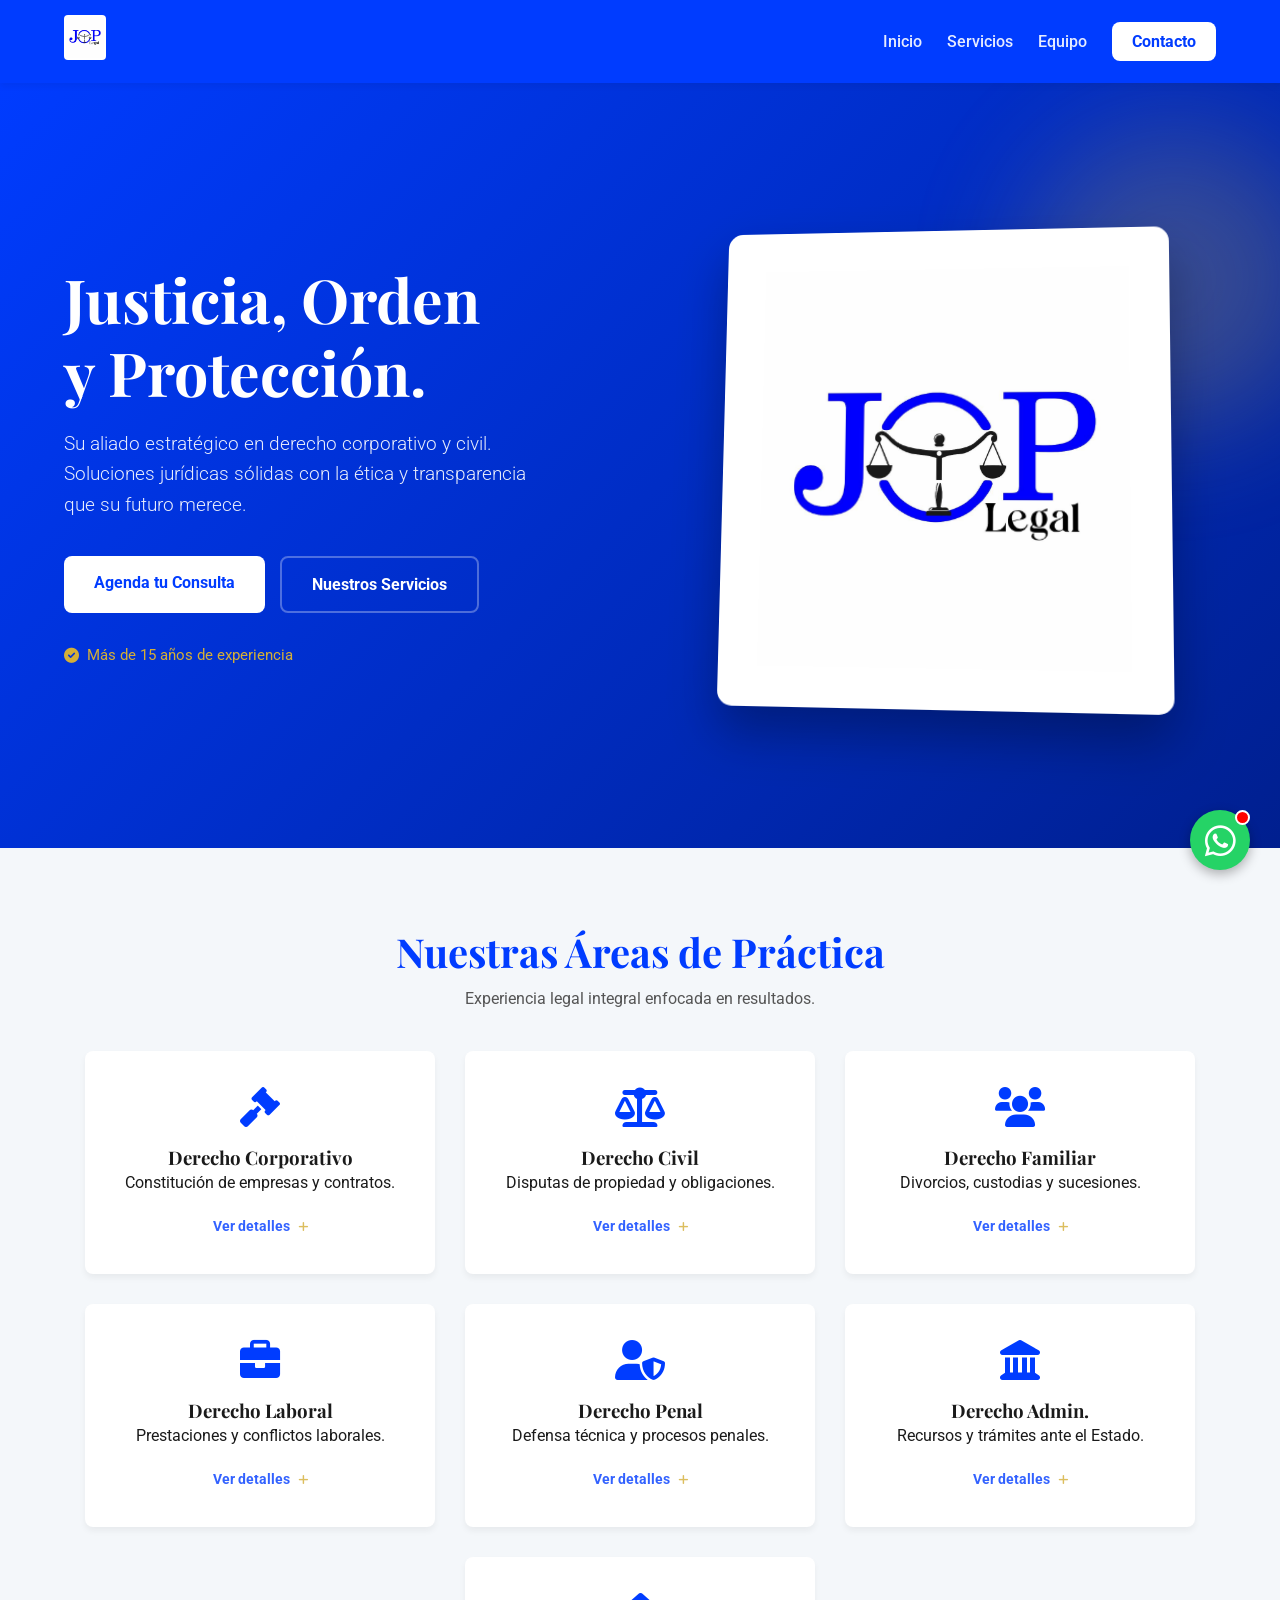
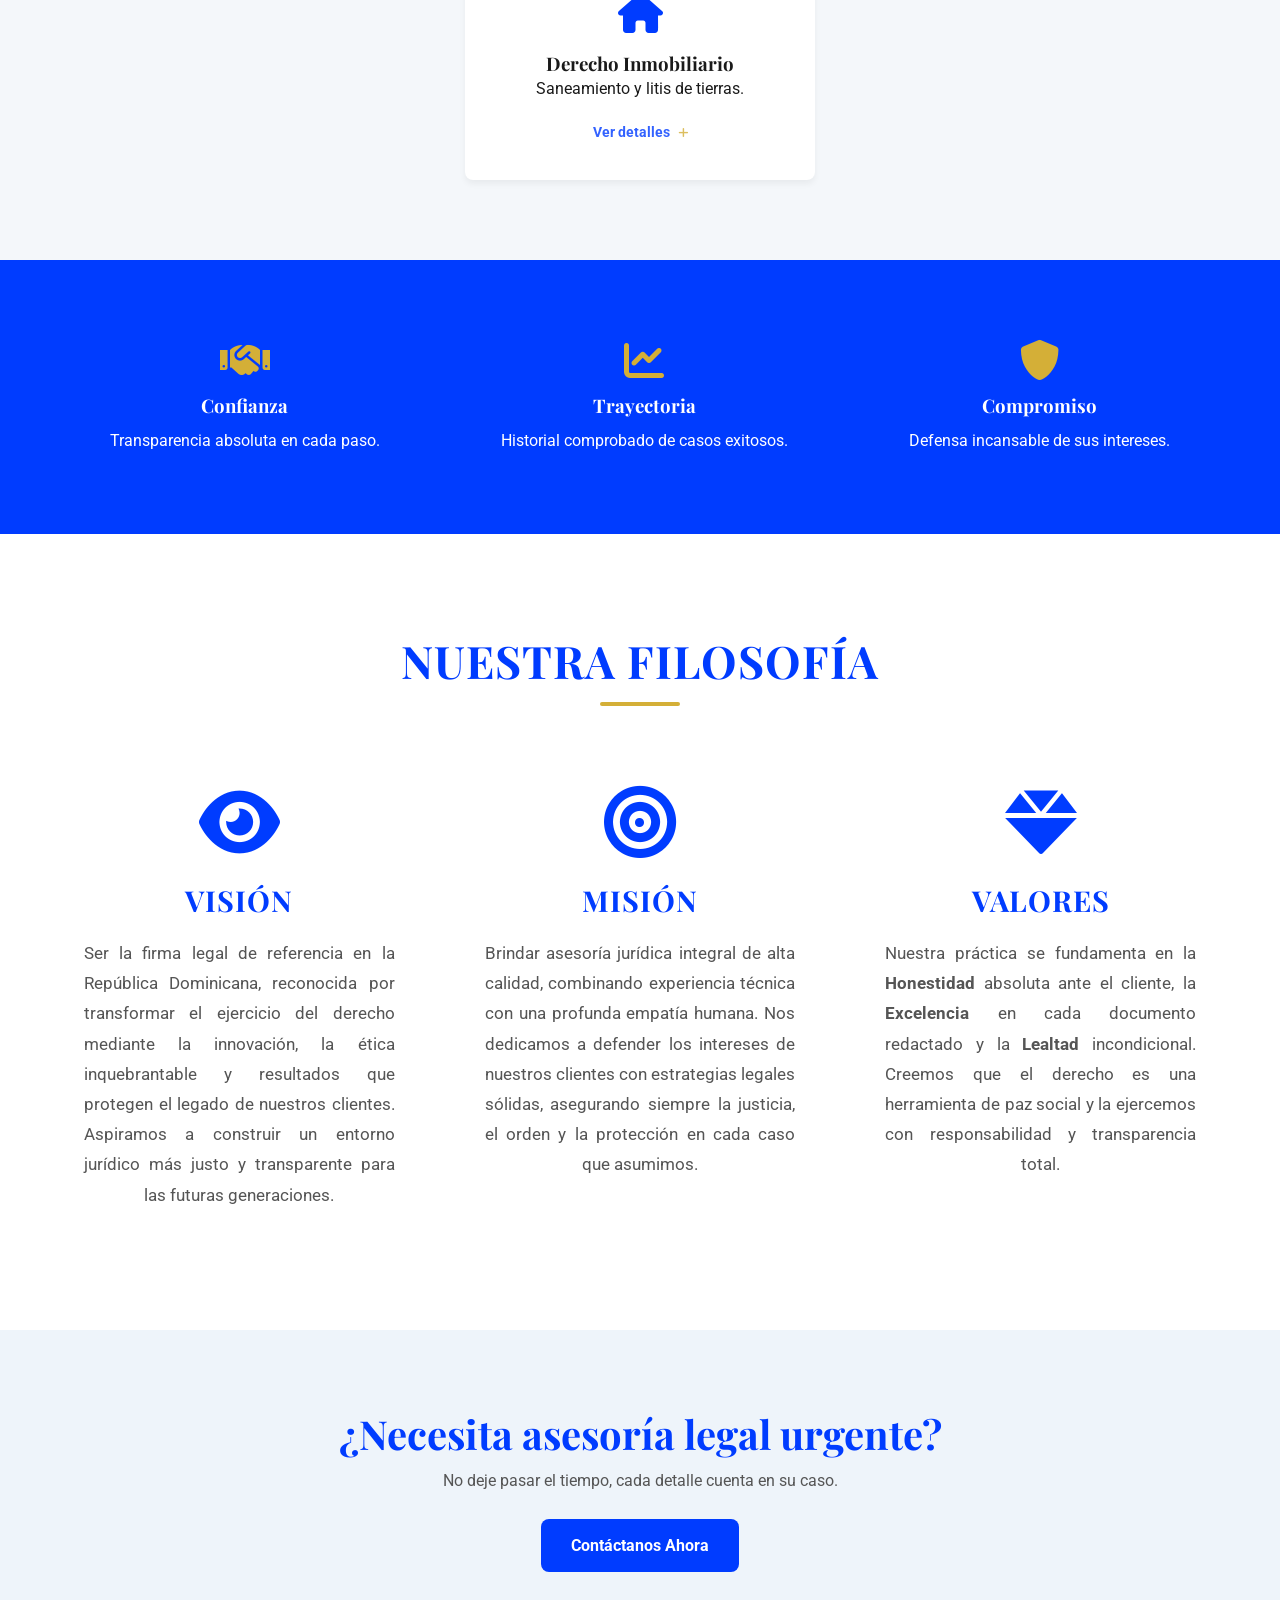
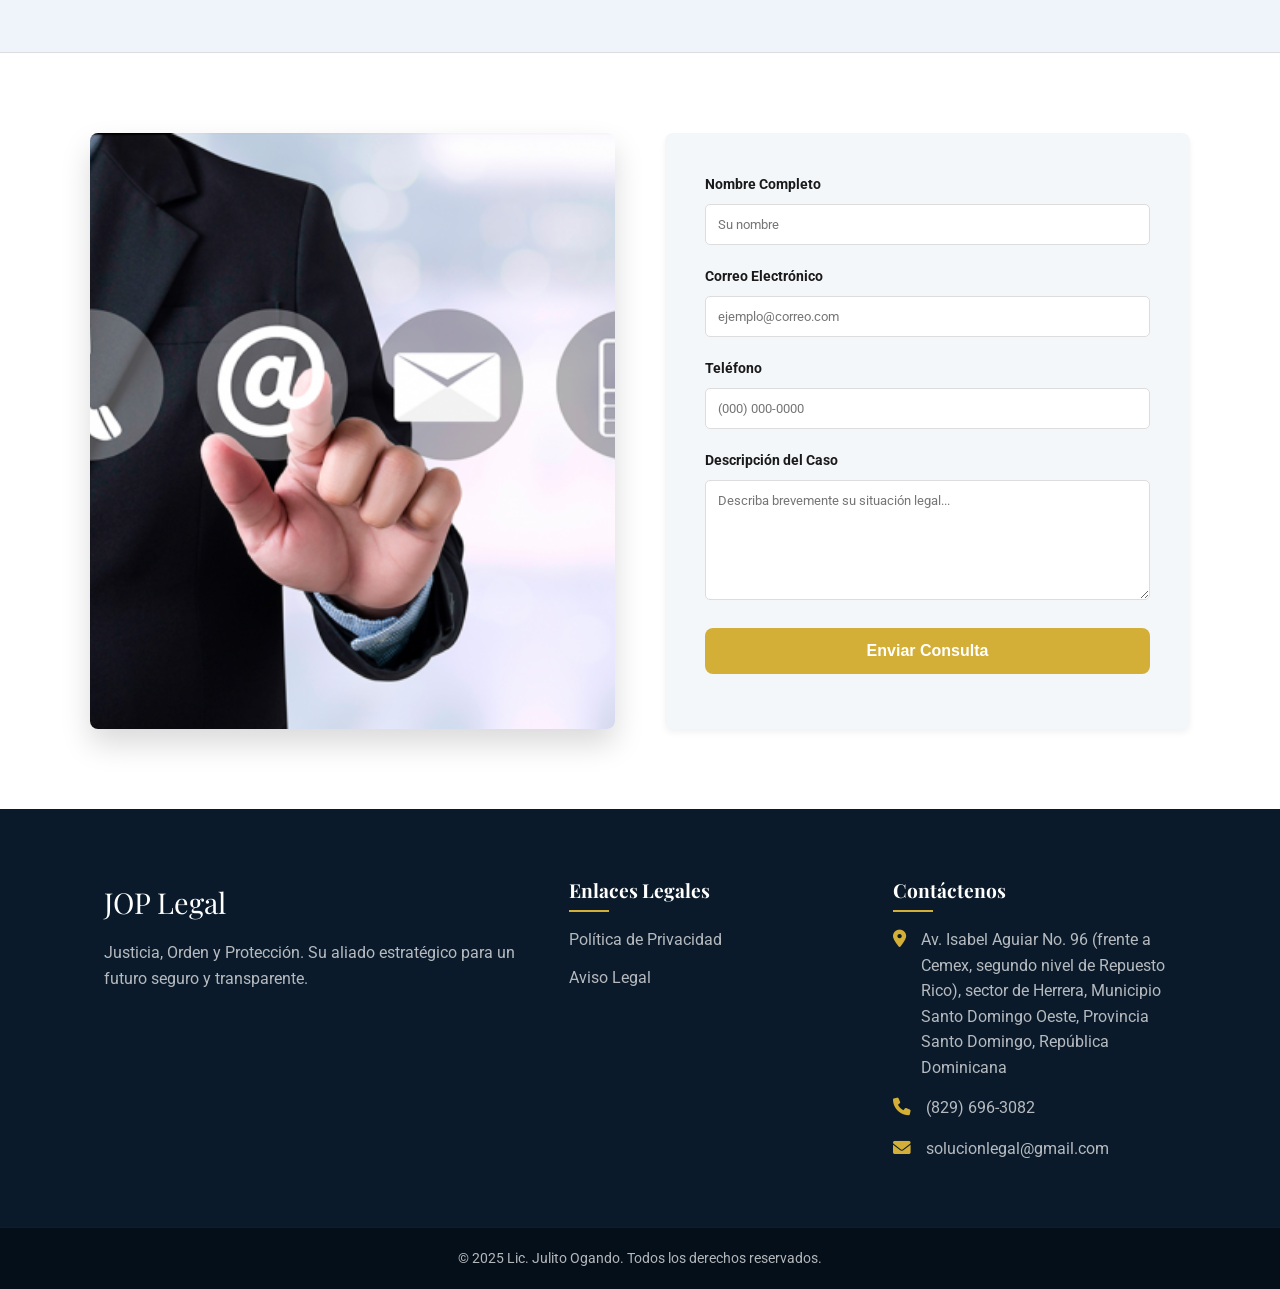
==== index.html @ b2acd423 "Primer commit" ====
<!DOCTYPE html>
<html lang="es">
<head>
    <meta charset="UTF-8">
    <meta name="viewport" content="width=device-width, initial-scale=1.0">
    <title>JOP Legal | Justicia, Orden y Protección</title>
    <link rel="stylesheet" href="style.css">
    <link href="https://fonts.googleapis.com/css2?family=Roboto:wght@300;400;700&family=Playfair+Display:wght@700&display=swap" rel="stylesheet">
    <link rel="stylesheet" href="https://cdnjs.cloudflare.com/ajax/libs/font-awesome/6.0.0-beta3/css/all.min.css">
</head>
<body>
    <header>
        <div class="logo-container">
            <img src="logo-jop.png.jpg" alt="JOP Legal Logo" class="nav-logo">
        </div>
        <nav>
            <ul>
                <li><a href="index.html">Inicio</a></li>
                <li><a href="#servicios">Servicios</a></li>
                <li><a href="team.html">Equipo</a></li>
                <li><a href="#contact-section" class="cta-link">Contacto</a></li>
            </ul>
        </nav>
    </header>

    <main>
        <section class="hero-split">
            <div class="hero-container">
                <div class="hero-content">
                    <h1>Justicia, Orden <br>y Protección.</h1>
                    <p class="hero-subtitle">Su aliado estratégico en derecho corporativo y civil. Soluciones jurídicas sólidas con la ética y transparencia que su futuro merece.</p>
                    
                    <div class="hero-buttons">
                        <a href="#contact-section" class="btn primary-cta">Agenda tu Consulta</a>
                        <a href="#servicios" class="btn outline-cta">Nuestros Servicios</a>
                    </div>
                    
                    <p class="trust-badge"><i class="fas fa-check-circle"></i> Más de 15 años de experiencia</p>
                </div>

                <div class="hero-visual">
                    <div class="floating-card">
                        <img src="logo-jop.png.jpg" alt="Emblema JOP Legal">
                    </div>
                    <div class="shape-blob"></div>
                </div>
            </div>
        </section>

        <section id="servicios" class="featured-services">
            <h2>Nuestras Áreas de Práctica</h2>
            <p class="section-desc">Experiencia legal integral enfocada en resultados.</p> 
         <div class="service-cards">
    <div class="card interactive-card" onclick="openModal('modal-corporativo')">
        <i class="fas fa-gavel"></i>
        <h3>Derecho Corporativo</h3>
        <p>Constitución de empresas y contratos.</p>
        <span class="card-cta">Ver detalles <i class="fas fa-plus"></i></span>
    </div>

    <div class="card interactive-card" onclick="openModal('modal-civil')">
        <i class="fas fa-balance-scale"></i>
        <h3>Derecho Civil</h3>
        <p>Disputas de propiedad y obligaciones.</p>
        <span class="card-cta">Ver detalles <i class="fas fa-plus"></i></span>
    </div>

    <div class="card interactive-card" onclick="openModal('modal-familiar')">
        <i class="fas fa-users"></i>
        <h3>Derecho Familiar</h3>
        <p>Divorcios, custodias y sucesiones.</p>
        <span class="card-cta">Ver detalles <i class="fas fa-plus"></i></span>
    </div>

    <div class="card interactive-card" onclick="openModal('modal-laboral')">
        <i class="fas fa-briefcase"></i>
        <h3>Derecho Laboral</h3>
        <p>Prestaciones y conflictos laborales.</p>
        <span class="card-cta">Ver detalles <i class="fas fa-plus"></i></span>
    </div>

    <div class="card interactive-card" onclick="openModal('modal-penal')">
        <i class="fas fa-user-shield"></i>
        <h3>Derecho Penal</h3>
        <p>Defensa técnica y procesos penales.</p>
        <span class="card-cta">Ver detalles <i class="fas fa-plus"></i></span>
    </div>

    <div class="card interactive-card" onclick="openModal('modal-administrativo')">
        <i class="fas fa-landmark"></i>
        <h3>Derecho Admin.</h3>
        <p>Recursos y trámites ante el Estado.</p>
        <span class="card-cta">Ver detalles <i class="fas fa-plus"></i></span>
    </div>

    <div class="card interactive-card" onclick="openModal('modal-inmobiliario')">
        <i class="fas fa-home"></i>
        <h3>Derecho Inmobiliario</h3>
        <p>Saneamiento y litis de tierras.</p>
        <span class="card-cta">Ver detalles <i class="fas fa-plus"></i></span>
    </div>
</div>
        </section>

        <section class="credibility-strip">
            <div class="values-container">
                <div class="value-item">
                    <i class="fas fa-handshake"></i>
                    <h3>Confianza</h3>
                    <p>Transparencia absoluta en cada paso.</p>
                </div>
                <div class="value-item">
                    <i class="fas fa-chart-line"></i>
                    <h3>Trayectoria</h3>
                    <p>Historial comprobado de casos exitosos.</p>
                </div>
                <div class="value-item">
                    <i class="fas fa-shield-alt"></i>
                    <h3>Compromiso</h3>
                    <p>Defensa incansable de sus intereses.</p>
                </div>
            </div>
        </section>
        
        <section class="philosophy">
    <div class="philosophy-header">
        <h2>Nuestra Filosofía</h2>
        <div class="separator-gold"></div>
    </div>
    
    <div class="philosophy-grid">
        <div class="philosophy-item">
            <div class="icon-wrapper">
                <i class="fas fa-eye"></i> </div>
            <h3>Visión</h3>
            <p>
                Ser la firma legal de referencia en la República Dominicana, reconocida por transformar el ejercicio del derecho mediante la innovación, la ética inquebrantable y resultados que protegen el legado de nuestros clientes. Aspiramos a construir un entorno jurídico más justo y transparente para las futuras generaciones.
            </p>
        </div>

        <div class="philosophy-item">
            <div class="icon-wrapper">
                <i class="fas fa-bullseye"></i> </div>
            <h3>Misión</h3>
            <p>
                Brindar asesoría jurídica integral de alta calidad, combinando experiencia técnica con una profunda empatía humana. Nos dedicamos a defender los intereses de nuestros clientes con estrategias legales sólidas, asegurando siempre la justicia, el orden y la protección en cada caso que asumimos.
            </p>
        </div>

        <div class="philosophy-item">
            <div class="icon-wrapper">
                <i class="fas fa-gem"></i> </div>
            <h3>Valores</h3>
            <p>
                Nuestra práctica se fundamenta en la <strong>Honestidad</strong> absoluta ante el cliente, la <strong>Excelencia</strong> en cada documento redactado y la <strong>Lealtad</strong> incondicional. Creemos que el derecho es una herramienta de paz social y la ejercemos con responsabilidad y transparencia total.
            </p>
        </div>
    </div>
</section>

        <section class="cta-banner">
            <h2>¿Necesita asesoría legal urgente?</h2>
            <p>No deje pasar el tiempo, cada detalle cuenta en su caso.</p>
            <a href="#contact-section" class="btn dark-cta">Contáctanos Ahora</a>
        </section>
    
        <section id="contact-section" class="contact">
            <div class="contact-container">
                <div class="contact-visual">
                    <img src="contactanos-cita.png" alt="Asesoría Legal JOP Legal">
                </div>
                
                <form id="contact-form">
                    <div class="form-group">
                        <label for="name">Nombre Completo</label>
                        <input type="text" id="name" placeholder="Su nombre" required>
                    </div>
                    <div class="form-group">
                        <label for="email">Correo Electrónico</label>
                        <input type="email" id="email" placeholder="ejemplo@correo.com" required>
                    </div>
                    <div class="form-group">
                        <label for="phone">Teléfono</label>

                        <input type="tel" id="phone" placeholder="(000) 000-0000">
                    </div>
                    <div class="form-group">
                        <label for="message">Descripción del Caso</label>
                        <textarea id="message" placeholder="Describa brevemente su situación legal..." required></textarea>
                    </div>
                    <button type="submit" class="btn primary-cta full-width">Enviar Consulta</button>
                    <p id="form-message"></p>
                </form>
            </div>
        </section>
    </main>

    <div id="modal-corporativo" class="modal">
    <div class="modal-content">
        <span class="close-modal" onclick="closeModal('modal-corporativo')">&times;</span>
        <i class="fas fa-gavel modal-icon"></i>
        <h3>Servicios Corporativos</h3>
        <ul class="service-list">
            <li>Constitución de Compañías (SRL, EIRL, SAS)</li>
            <li>Registro Mercantil y RNC</li>
            <li>Asambleas Ordinarias y Extraordinarias</li>
            <li>Fusiones y Adquisiciones</li>
            <li>Redacción de Estatutos Sociales</li>
            <li>Disolución y Liquidación de Empresas</li>
        </ul>
    </div>
</div>

<div id="modal-civil" class="modal">
    <div class="modal-content">
        <span class="close-modal" onclick="closeModal('modal-civil')">&times;</span>
        <i class="fas fa-balance-scale modal-icon"></i>
        <h3>Servicios Civiles</h3>
        <ul class="service-list">
            <li>Cobro de Pesos y Embargos</li>
            <li>Demandas en Daños y Perjuicios</li>
            <li>Incumplimiento de Contratos</li>
            <li>Responsabilidad Civil Contractual y Delictual</li>
            <li>Desalojos y Ley de Alquileres</li>
            <li>Hipotecas y Préstamos</li>
        </ul>
    </div>
</div>

<div id="modal-familiar" class="modal">
    <div class="modal-content">
        <span class="close-modal" onclick="closeModal('modal-familiar')">&times;</span>
        <i class="fas fa-users modal-icon"></i>
        <h3>Derecho de Familia</h3>
        <ul class="service-list">
            <li>Divorcios (Mutuo Consentimiento e Incompatibilidad)</li>
            <li>Guarda, Custodia y Régimen de Visitas</li>
            <li>Demandas de Manutención</li>
            <li>Determinación de Herederos</li>
            <li>Partición de Bienes Sucesorales</li>
            <li>Rectificación de Actas del Estado Civil</li>
        </ul>
    </div>
</div>

<div id="modal-laboral" class="modal">
    <div class="modal-content">
        <span class="close-modal" onclick="closeModal('modal-laboral')">&times;</span>
        <i class="fas fa-briefcase modal-icon"></i>
        <h3>Derecho Laboral</h3>
        <ul class="service-list">
            <li>Cálculo y Reclamación de Prestaciones Laborales</li>
            <li>Despidos Injustificados y Dimisiones</li>
            <li>Redacción de Contratos de Trabajo</li>
            <li>Representación ante el Ministerio de Trabajo</li>
            <li>Litigios por Accidentes Laborales</li>
            <li>Asesoría en Seguridad Social (TSS)</li>
        </ul>
    </div>
</div>

<div id="modal-penal" class="modal">
    <div class="modal-content">
        <span class="close-modal" onclick="closeModal('modal-penal')">&times;</span>
        <i class="fas fa-user-shield modal-icon"></i>
        <h3>Derecho Penal</h3>
        <ul class="service-list">
            <li>Defensa Técnica en Juicios Penales</li>
            <li>Medidas de Coerción y Fianzas</li>
            <li>Interposición de Querellas y Denuncias</li>
            <li>Recursos de Apelación y Casación</li>
            <li>Habeas Corpus</li>
            <li>Violencia de Género e Intrafamiliar</li>
        </ul>
    </div>
</div>

<div id="modal-administrativo" class="modal">
    <div class="modal-content">
        <span class="close-modal" onclick="closeModal('modal-administrativo')">&times;</span>
        <i class="fas fa-landmark modal-icon"></i>
        <h3>Derecho Administrativo</h3>
        <ul class="service-list">
            <li>Recursos Contenciosos Administrativos</li>
            <li>Asesoría en Licitaciones Públicas</li>
            <li>Gestión de Permisos y Licencias Estatales</li>
            <li>Reclamaciones Patrimoniales al Estado</li>
            <li>Derecho Municipal</li>
        </ul>
    </div>
</div>

<div id="modal-inmobiliario" class="modal">
    <div class="modal-content">
        <span class="close-modal" onclick="closeModal('modal-inmobiliario')">&times;</span>
        <i class="fas fa-home modal-icon"></i>
        <h3>Derecho Inmobiliario</h3>
        <ul class="service-list">
            <li>Transferencias de Títulos de Propiedad</li>
            <li>Procesos de Saneamiento y Deslinde</li>
            <li>Litis sobre Derechos Registrados</li>
            <li>Constitución de Condominios</li>
            <li>Investigación de Estatus Jurídico de Inmuebles</li>
        </ul>
    </div>
</div>

   <footer>
        <div class="footer-main-content">
            <div class="footer-col brand-col">
                <div class="footer-brand">JOP Legal</div>
                <p>Justicia, Orden y Protección. Su aliado estratégico para un futuro seguro y transparente.</p>
            </div>

            <div class="footer-col links-col">
                <h3>Enlaces Legales</h3>
                <ul class="footer-links-vertical">
                    <li><a href="privacy.html">Política de Privacidad</a></li>
                    <li><a href="disclaimer.html">Aviso Legal</a></li>
                    </ul>
            </div>

            <div class="footer-col contact-col">
                <h3>Contáctenos</h3>
                <ul class="footer-contact-list">
                    <li><i class="fas fa-map-marker-alt"></i> Av. Isabel Aguiar No. 96 (frente a Cemex, segundo nivel de Repuesto Rico), sector de Herrera, Municipio Santo Domingo Oeste, Provincia Santo Domingo, República Dominicana</li>
                    <li><i class="fas fa-phone"></i> (829) 696-3082</li>
                    <li><i class="fas fa-envelope"></i> solucionlegal@gmail.com</li>
                </ul>
            </div>
        </div>

        <div class="footer-bottom">
            <p class="copyright">&copy; 2025 Lic. Julito Ogando. Todos los derechos reservados.</p>
        </div>
    </footer>

    <div class="whatsapp-widget">
            
            <div class="whatsapp-box">
                <div class="whatsapp-header">
                    <div class="wa-header-info">
                        <span class="wa-logo">JOP Legal</span>
                        <span class="wa-status">Responde habitualmente en 1h</span>
                    </div>
                    <i class="fas fa-times wa-close"></i>
                </div>
                
                <div class="whatsapp-body">
                    <div class="wa-message">
                        <span class="wa-author">Soporte Legal</span>
                        <p>Hola 👋, somos tu mejor opción para asesoría jurídica experta.</p>
                        <p>¿En qué podemos ayudarte hoy?</p>
                        <span class="wa-time">Justo ahora</span>
                    </div>
                </div>
                
                <div class="whatsapp-footer">
                    <a href="https://wa.me/18296963082?text=Hola,%20quisiera%20una%20consulta%20legal." target="_blank" class="btn-open-chat">
                        <i class="fab fa-whatsapp"></i> Abrir chat
                        
                        <div class="qr-popup">
                            <img src="https://api.qrserver.com/v1/create-qr-code/?size=150x150&data=https://wa.me/18296963082" alt="Escanea para chatear">
                            <span class="qr-text">Escanea el código</span>
                        </div>
                    </a>
                </div>
            </div>

            <div class="whatsapp-trigger">
                <i class="fab fa-whatsapp"></i>
                <span class="wa-notification-dot"></span>
            </div>
        </div>

    <script src="javascript.js"></script>

</body>
</html>
---- style.css ----
/* =========================================
   1. VARIABLES Y CONFIGURACIÓN GLOBAL
   ========================================= */
:root {
    /* --- Paleta de Colores (JOP Legal) --- */
    --primary-blue: #003cff;      /* Azul Eléctrico Vibrante */
    --dark-blue: #001f8f;         /* Azul Profundo (Contraste/Footer) */
    --accent-gold: #d4af37;       /* Dorado Metálico (Lujo) */
    
    /* --- Fondos y Textos --- */
    --bg-light: #f4f7fa;          /* Gris muy suave para fondos */
    --bg-white: #ffffff;
    --text-dark: #1a1a1a;         /* Texto principal (casi negro) */
    --text-light: #555555;        /* Texto secundario (gris) */
    --text-white: #ffffff;

    /* --- Tipografía --- */
    --font-main: 'Roboto', sans-serif;        /* Textos largos */
    --font-serif: 'Playfair Display', serif;  /* Títulos */

    /* --- Diseño --- */
    --border-radius: 8px;
    --shadow-sm: 0 4px 6px rgba(0,0,0,0.05);
    --shadow-lg: 0 15px 30px rgba(0,0,0,0.15);
}

/* --- Reset Global --- */
* {
    margin: 0;
    padding: 0;
    box-sizing: border-box;
}

html {
    scroll-behavior: smooth; /* Desplazamiento suave */
}

body {
    font-family: var(--font-main);
    line-height: 1.6;
    color: var(--text-dark);
    background-color: var(--bg-light);
}

h1, h2, h3, h4 {
    font-family: var(--font-serif);
    font-weight: 700;
    line-height: 1.2;
}

/* =========================================
   2. ENCABEZADO (HEADER)
   ========================================= */
header {
    background-color: var(--primary-blue);
    padding: 15px 5%;
    display: flex;
    justify-content: space-between;
    align-items: center;
    position: sticky; /* Menú fijo al bajar */
    top: 0;
    z-index: 1000;
    box-shadow: var(--shadow-sm);
}

.nav-logo {
    height: 45px;
    background: white; /* Fondo blanco para resaltar el logo */
    padding: 2px;
    border-radius: 4px;
}

nav ul {
    list-style: none;
    display: flex;
    align-items: center;
    gap: 25px;
}

nav ul li a {
    text-decoration: none;
    color: rgba(255,255,255, 0.9);
    font-weight: 500;
    transition: color 0.3s;
}

nav ul li a:hover {
    color: var(--accent-gold);
}

.cta-link {
    background-color: var(--bg-white) !important; 
    color: var(--primary-blue) !important;
    padding: 10px 20px;
    border-radius: var(--border-radius);
    font-weight: bold !important;
    transition: all 0.3s;
}

.cta-link:hover {
    background-color: var(--accent-gold) !important;
    color: white !important;
}

/* =========================================
   3. HERO SECTION (ESTILO DIVIDIDO)
   ========================================= */
.hero-split {
    background: linear-gradient(135deg, var(--primary-blue) 0%, var(--dark-blue) 100%);
    padding: 100px 5%;
    min-height: 85vh; 
    display: flex;
    align-items: center;
    position: relative;
    overflow: hidden;
}

.hero-container {
    max-width: 1200px;
    margin: 0 auto;
    display: grid;
    grid-template-columns: 1fr 1fr; /* 50% Texto - 50% Imagen */
    gap: 60px;
    align-items: center;
    width: 100%;
}

/* -- Lado Izquierdo (Texto) -- */
.hero-content h1 {
    font-size: 3.8em;
    color: var(--text-white);
    margin-bottom: 20px;
}

.hero-subtitle {
    font-size: 1.2em;
    color: rgba(255,255,255, 0.9);
    margin-bottom: 35px;
    font-weight: 300;
    max-width: 90%;
}

.hero-buttons {
    display: flex;
    gap: 15px;
    margin-bottom: 30px;
}

.trust-badge {
    color: var(--accent-gold);
    font-size: 0.95em;
    display: flex;
    align-items: center;
    gap: 8px;
}

/* -- Lado Derecho (Tarjeta Visual 3D) -- */
.hero-visual {
    display: flex;
    justify-content: center;
    position: relative;
    perspective: 1000px;
}

.floating-card {
    background: white;
    padding: 40px;
    border-radius: 15px;
    box-shadow: 0 25px 50px rgba(0,0,0,0.3);
    max-width: 450px;
    width: 100%;
    transform: rotateY(-5deg) rotateX(5deg); /* Efecto 3D */
    transition: transform 0.5s ease;
    z-index: 2;
}

.floating-card:hover {
    transform: rotateY(0) rotateX(0) translateY(-5px);
}

.floating-card img {
    width: 100%;
    height: auto;
    display: block;
}

/* Forma decorativa detrás del logo */
.shape-blob {
    position: absolute;
    top: -20%;
    right: -20%;
    width: 300px;
    height: 300px;
    background: var(--accent-gold);
    opacity: 0.25;
    border-radius: 50%;
    filter: blur(60px);
    z-index: 1;
}

/* =========================================
   4. SECCIONES GENERALES Y FILOSOFÍA
   ========================================= */
section {
    padding: 80px 5%;
}

h2 {
    text-align: center;
    color: var(--primary-blue);
    font-size: 2.5em;
    margin-bottom: 10px;
}

.section-desc {
    text-align: center;
    margin-bottom: 40px;
    color: var(--text-light);
}

/* --- SECCIÓN FILOSOFÍA (Estilo Imagen Referencia) --- */
.philosophy {
    background-color: var(--bg-white);
    padding: 100px 5%;
    text-align: center;
}

.philosophy-header {
    margin-bottom: 60px;
}

.philosophy-header h2 {
    color: var(--primary-blue);
    font-size: 2.8em;
    text-transform: uppercase;
    letter-spacing: 1px;
    margin-bottom: 15px;
}

.separator-gold {
    width: 80px;
    height: 4px;
    background-color: var(--accent-gold);
    margin: 0 auto;
    border-radius: 2px;
}

.philosophy-grid {
    display: grid;
    grid-template-columns: repeat(auto-fit, minmax(300px, 1fr));
    gap: 50px;
    max-width: 1200px;
    margin: 0 auto;
}

.philosophy-item {
    padding: 20px;
}

.icon-wrapper {
    margin-bottom: 25px;
    transition: transform 0.3s ease;
}

.philosophy-item i {
    font-size: 4.5em;
    color: var(--primary-blue);
}

.philosophy-item:hover .icon-wrapper { transform: scale(1.1); }
.philosophy-item:hover i { color: var(--accent-gold); }

.philosophy-item h3 {
    font-family: var(--font-serif);
    color: var(--primary-blue);
    font-size: 1.8em;
    text-transform: uppercase;
    margin-bottom: 20px;
    letter-spacing: 1px;
    font-weight: 700;
}

.philosophy-item p {
    color: var(--text-light);
    font-size: 1.05em;
    line-height: 1.8;
    text-align: justify; /* Texto justificado */
    text-align-last: center;
}

/* =========================================
   5. TARJETAS DE SERVICIOS INTERACTIVAS
   ========================================= */
.service-cards {
    display: flex;
    justify-content: center;
    gap: 30px;
    flex-wrap: wrap;
}

.card {
    background: white;
    padding: 35px;
    border-radius: var(--border-radius);
    box-shadow: var(--shadow-sm);
    flex: 1;
    min-width: 300px;
    max-width: 350px;
    text-align: center;
    transition: transform 0.3s, box-shadow 0.3s, border-color 0.3s;
    border-top: 4px solid transparent;
}

.card i {
    font-size: 2.5em;
    color: var(--primary-blue);
    margin-bottom: 20px;
}

/* Estilos para la interacción (Clic en toda la tarjeta) */
.card.interactive-card {
    cursor: pointer;
    position: relative;
    border: 1px solid transparent; 
    display: flex;
    flex-direction: column;
    align-items: center;
    justify-content: space-between;
}

.card.interactive-card:hover {
    transform: translateY(-10px);
    box-shadow: var(--shadow-lg);
    border-color: var(--accent-gold); /* Borde dorado al pasar mouse */
}

/* Estilo del texto 'Ver detalles' al pie de la tarjeta */
.card-cta {
    margin-top: 20px;
    color: var(--primary-blue);
    font-weight: bold;
    font-size: 0.9em;
    opacity: 0.8;
    transition: all 0.3s ease;
}

.card-cta i {
    font-size: 0.8em !important;
    margin-left: 5px;
    color: var(--accent-gold) !important;
    margin-bottom: 0 !important;
}

.card.interactive-card:hover .card-cta {
    opacity: 1;
    color: var(--accent-gold);
    letter-spacing: 0.5px;
}

/* =========================================
   6. MODALES (VENTANAS EMERGENTES)
   ========================================= */
.modal {
    display: none; /* Oculto por defecto */
    position: fixed;
    z-index: 5000;
    left: 0;
    top: 0;
    width: 100%;
    height: 100%;
    overflow: auto;
    background-color: rgba(0, 0, 0, 0.6);
    backdrop-filter: blur(5px);
    align-items: center;
    justify-content: center;
    animation: fadeIn 0.3s;
}

.modal-content {
    background-color: #fff;
    margin: 10% auto;
    padding: 40px;
    border-radius: 15px;
    width: 90%;
    max-width: 500px;
    position: relative;
    text-align: left;
    box-shadow: 0 25px 50px rgba(0,0,0,0.3);
    border-top: 5px solid var(--accent-gold);
    animation: slideUp 0.4s;
}

.modal-header {
    text-align: center;
    margin-bottom: 20px;
    border-bottom: 1px solid #eee;
    padding-bottom: 15px;
}

.modal-icon {
    font-size: 3em;
    color: var(--primary-blue);
    display: block;
    margin-bottom: 10px;
}

.modal-header h3 {
    color: var(--primary-blue);
    font-size: 1.8em;
    margin: 0;
}

/* Intro del texto modal */
.modal-intro {
    color: var(--text-light);
    margin-bottom: 20px;
    font-size: 0.95em;
    border-left: 3px solid var(--accent-gold);
    padding-left: 15px;
}

/* Subtítulos modal */
.modal-body h4 {
    color: var(--primary-blue);
    margin-bottom: 10px;
    font-size: 1.1em;
}

.service-list {
    list-style: none;
    padding: 0;
}

.service-list li {
    padding: 8px 0;
    border-bottom: 1px solid #f4f4f4;
    color: var(--text-dark);
}

.service-list li strong {
    color: var(--primary-blue);
    font-weight: 700;
}

.modal-footer {
    margin-top: 25px;
    text-align: center;
    border-top: 1px solid #eee;
    padding-top: 20px;
}

.close-modal {
    color: #aaa;
    float: right;
    font-size: 28px;
    font-weight: bold;
    cursor: pointer;
    position: absolute;
    top: 15px;
    right: 20px;
    transition: color 0.3s;
}

.close-modal:hover {
    color: var(--primary-blue);
}

@keyframes fadeIn { from { opacity: 0; } to { opacity: 1; } }
@keyframes slideUp { from { transform: translateY(50px); opacity: 0; } to { transform: translateY(0); opacity: 1; } }

/* =========================================
   7. BOTONES Y COMPONENTES
   ========================================= */
.btn {
    display: inline-block;
    padding: 14px 30px;
    text-decoration: none;
    border-radius: var(--border-radius);
    font-weight: 700;
    transition: all 0.3s ease;
    cursor: pointer;
    border: none;
    font-size: 1rem;
}

.primary-cta {
    background-color: var(--bg-white);
    color: var(--primary-blue);
}
.primary-cta:hover {
    background-color: var(--accent-gold);
    color: white;
    transform: translateY(-2px);
}

.outline-cta {
    background: transparent;
    border: 2px solid rgba(255,255,255, 0.3);
    color: white;
}
.outline-cta:hover {
    border-color: white;
    background: rgba(255,255,255, 0.1);
}

.dark-cta {
    background-color: var(--primary-blue);
    color: white;
}
.dark-cta:hover { background-color: var(--dark-blue); }

.full-width {
    width: 100%;
    text-align: center;
    background-color: var(--accent-gold);
    color: white;
}
.full-width:hover { background-color: #b08d4b; }

/* =========================================
   WIDGET WHATSAPP AVANZADO (Estilo Join.chat)
   ========================================= */

/* Contenedor Principal */
.whatsapp-widget {
    position: fixed;
    bottom: 30px;
    right: 30px;
    z-index: 3000;
    font-family: 'Roboto', sans-serif;
}

/* --- EL BOTÓN REDONDO (TRIGGER) --- */
.whatsapp-trigger {
    background-color: #25d366;
    color: white;
    width: 60px;
    height: 60px;
    border-radius: 50%;
    display: flex;
    justify-content: center;
    align-items: center;
    font-size: 35px;
    box-shadow: 0 4px 12px rgba(0,0,0,0.3);
    cursor: pointer;
    transition: transform 0.3s ease;
    position: relative;
}

.whatsapp-trigger:hover {
    transform: scale(1.1);
}

/* Puntito rojo de notificación */
.wa-notification-dot {
    position: absolute;
    top: 0;
    right: 0;
    width: 15px;
    height: 15px;
    background-color: red;
    border-radius: 50%;
    border: 2px solid white;
}

/* --- LA CAJA DE CHAT (CARD) --- */
.whatsapp-box {
    position: absolute;
    bottom: 80px; /* Encima del botón */
    right: 0;
    width: 320px;
    background-color: #fff;
    border-radius: 15px;
    box-shadow: 0 10px 40px rgba(0,0,0,0.2);
    overflow: hidden;
    /* Estado inicial: Oculto */
    opacity: 0;
    visibility: hidden;
    transform: translateY(20px) scale(0.9);
    transform-origin: bottom right;
    transition: all 0.3s ease;
}

/* Mostrar la caja al pasar el mouse sobre el WIDGET completo */
.whatsapp-widget:hover .whatsapp-box {
    opacity: 1;
    visibility: visible;
    transform: translateY(0) scale(1);
}

/* Header de la caja */
.whatsapp-header {
    background-color: #095e54; /* Verde oscuro WhatsApp Business */
    padding: 20px;
    color: white;
    display: flex;
    justify-content: space-between;
    align-items: center;
}

.wa-logo { font-weight: bold; font-size: 1.1em; display: block; }
.wa-status { font-size: 0.8em; opacity: 0.9; }

/* Cuerpo del mensaje */
.whatsapp-body {
    padding: 20px;
    background-color: #e5ddd5; /* Fondo clásico de chat */
    background-image: url('https://web.whatsapp.com/img/bg-chat-tile-dark_a4be512e7195b6b733d9110b408f9640.png'); /* Textura opcional */
    min-height: 150px;
}

.wa-message {
    background-color: white;
    padding: 10px 15px;
    border-radius: 0 15px 15px 15px;
    position: relative;
    box-shadow: 0 1px 3px rgba(0,0,0,0.1);
    font-size: 0.95em;
    color: #333;
    line-height: 1.4;
}

.wa-author {
    font-size: 0.8em;
    color: #999;
    display: block;
    margin-bottom: 5px;
}

.wa-time {
    display: block;
    text-align: right;
    font-size: 0.7em;
    color: #aaa;
    margin-top: 5px;
}

/* Footer y Botón Abrir */
.whatsapp-footer {
    padding: 15px;
    background: white;
    text-align: center;
}

.btn-open-chat {
    display: flex;
    justify-content: center;
    align-items: center;
    gap: 10px;
    background-color: #25d366;
    color: white;
    text-decoration: none;
    padding: 12px 20px;
    border-radius: 30px;
    font-weight: bold;
    transition: background 0.9s;
    position: relative; /* Necesario para posicionar el QR */
}

.btn-open-chat:hover {
    background-color: #128c7e;
}

/* --- EL CÓDIGO QR (POPUP) --- */
.qr-popup {
    position: absolute;
    bottom: 120%; /* Aparece encima del botón */
    left: 50%;
    transform: translateX(-50%) translateY(10px);
    background: white;
    padding: 15px;
    border-radius: 10px;
    box-shadow: 0 5px 20px rgba(0,0,0,0.3);
    text-align: center;
    width: 180px;
    /* Estado inicial: Oculto */
    opacity: 0;
    visibility: hidden;
    transition: all 0.3s ease;
    z-index: 3001;
    pointer-events: none; /* Para no interferir con el clic */
}

/* Triangulito del bocadillo QR */
.qr-popup::after {
    content: '';
    position: absolute;
    bottom: -8px;
    left: 50%;
    transform: translateX(-50%);
    border-width: 8px 8px 0;
    border-style: solid;
    border-color: white transparent transparent transparent;
}

.qr-popup img {
    width: 100%;
    height: auto;
    display: block;
    margin-bottom: 10px;
}

.qr-text {
    color: #333;
    font-size: 0.85em;
    font-weight: normal;
}

/* Mostrar el QR al pasar el mouse sobre el botón "Abrir chat" */
.btn-open-chat:hover .qr-popup {
    opacity: 1;
    visibility: visible;
    transform: translateX(-50%) translateY(0);
}

/* Ajustes para Móvil (Ocultamos el QR porque no tiene sentido escanear tu propio celular) */
@media (max-width: 768px) {
    .qr-popup {
        display: none !important;
    }
    .whatsapp-box {
        width: 280px; /* Un poco más pequeño en móvil */
        bottom: 90px;
    }
}

/* =========================================
   8. OTRAS SECCIONES Y FOOTER
   ========================================= */

/* --- Credibilidad --- */
.credibility-strip {
    background-color: var(--primary-blue);
    color: white;
    text-align: center;
}
.values-container {
    display: flex;
    justify-content: space-around;
    flex-wrap: wrap;
    gap: 30px;
}
.value-item i {
    font-size: 2.5em;
    color: var(--accent-gold);
    margin-bottom: 15px;
}
.value-item h3 { color: white; margin-bottom: 10px; }

/* --- CTA Banner --- */
.cta-banner {
    background-color: #eef4fa;
    text-align: center;
    border-bottom: 1px solid #ddd;
}
.cta-banner p { margin-bottom: 25px; color: var(--text-light); }

/* --- Contacto (Con Imagen) --- */
.contact { background-color: white; }

.contact-container {
    max-width: 1100px;
    margin: 0 auto;
    display: grid;
    grid-template-columns: 1fr 1fr; /* Dividir 50% / 50% */
    gap: 50px;
    align-items: stretch; 
}

.contact-visual {
    border-radius: var(--border-radius);
    overflow: hidden;
    box-shadow: var(--shadow-lg);
    min-height: 400px; 
}

.contact-visual img {
    width: 100%;
    height: 100%;
    object-fit: cover;
    display: block;
}

#contact-form {
    background: var(--bg-light);
    padding: 40px;
    border-radius: var(--border-radius);
    box-shadow: var(--shadow-sm);
    height: 100%;
}

.form-group { margin-bottom: 20px; }
.form-group label { display: block; margin-bottom: 8px; font-weight: bold; color: var(--text-dark); font-size: 0.9em; }
input, textarea {
    width: 100%; padding: 12px; border: 1px solid #ddd; border-radius: 5px;
    font-family: inherit; transition: border-color 0.3s;
}
input:focus, textarea:focus { outline: none; border-color: var(--primary-blue); box-shadow: 0 0 5px rgba(0, 60, 255, 0.1); }
textarea { resize: vertical; min-height: 120px; }
#form-message { margin-top: 15px; font-weight: bold; text-align: center; }

/* --- NUEVO FOOTER PROFESIONAL --- */
footer {
    background-color: #0a1a2a; /* Azul muy oscuro, casi negro */
    color: rgba(255,255,255, 0.7);
    padding-top: 70px;
}

.footer-main-content {
    max-width: 1200px;
    margin: 0 auto;
    display: grid;
    grid-template-columns: 1.5fr 1fr 1fr; /* La primera columna es más ancha */
    gap: 40px;
    padding-bottom: 50px;
    padding-left: 5%;
    padding-right: 5%;
}

.footer-col h3 {
    color: white;
    font-size: 1.2em;
    margin-bottom: 25px;
    position: relative;
}

/* Línea dorada debajo de títulos footer */
.footer-col h3::after {
    content: '';
    position: absolute;
    left: 0;
    bottom: -10px;
    width: 40px;
    height: 2px;
    background-color: var(--accent-gold);
}

.footer-brand {
    color: white;
    font-family: var(--font-serif);
    font-size: 1.8em;
    margin-bottom: 15px;
}

.footer-links-vertical { list-style: none; }
.footer-links-vertical li { margin-bottom: 12px; }
.footer-links-vertical a {
    color: rgba(255,255,255, 0.7);
    text-decoration: none;
    transition: color 0.3s;
    display: inline-block;
}
.footer-links-vertical a:hover {
    color: var(--accent-gold);
    transform: translateX(5px);
}

.footer-contact-list { list-style: none; }
.footer-contact-list li {
    margin-bottom: 15px;
    display: flex;
    align-items: flex-start;
    gap: 15px;
}
.footer-contact-list i {
    color: var(--accent-gold);
    font-size: 1.1em;
    margin-top: 3px;
}

.footer-bottom {
    background-color: #050f1a;
    padding: 20px 5%;
    text-align: center;
    border-top: 1px solid rgba(255,255,255, 0.05);
}
.copyright { font-size: 0.85em; margin: 0; }

/* =========================================
   9. MEDIA QUERIES (Móvil)
   ========================================= */
@media (max-width: 768px) {
    header { flex-direction: column; gap: 15px; }
    nav ul { flex-direction: column; gap: 15px; }
    
    /* Hero */
    .hero-container { grid-template-columns: 1fr; text-align: center; }
    .hero-content h1 { font-size: 2.5em; }
    .hero-buttons { justify-content: center; }
    .hero-visual { margin-top: 40px; }
    .floating-card { transform: none; padding: 20px; }
    
    /* Filosofía */
    .philosophy-item p { text-align: center; text-align-last: center; }
    
    /* Contacto */
    .contact-container { grid-template-columns: 1fr; }
    .contact-visual { min-height: 250px; order: -1; }
    
    /* Footer */
    .footer-main-content { grid-template-columns: 1fr; text-align: center; }
    .footer-col h3::after { left: 50%; transform: translateX(-50%); }
    .footer-contact-list li { justify-content: center; }
    
    /* Componentes */
    .modal-content { width: 95%; margin: 20% auto; padding: 25px; }
    .btn-whatsapp { width: 50px; height: 50px; font-size: 28px; bottom: 20px; right: 20px; }
}
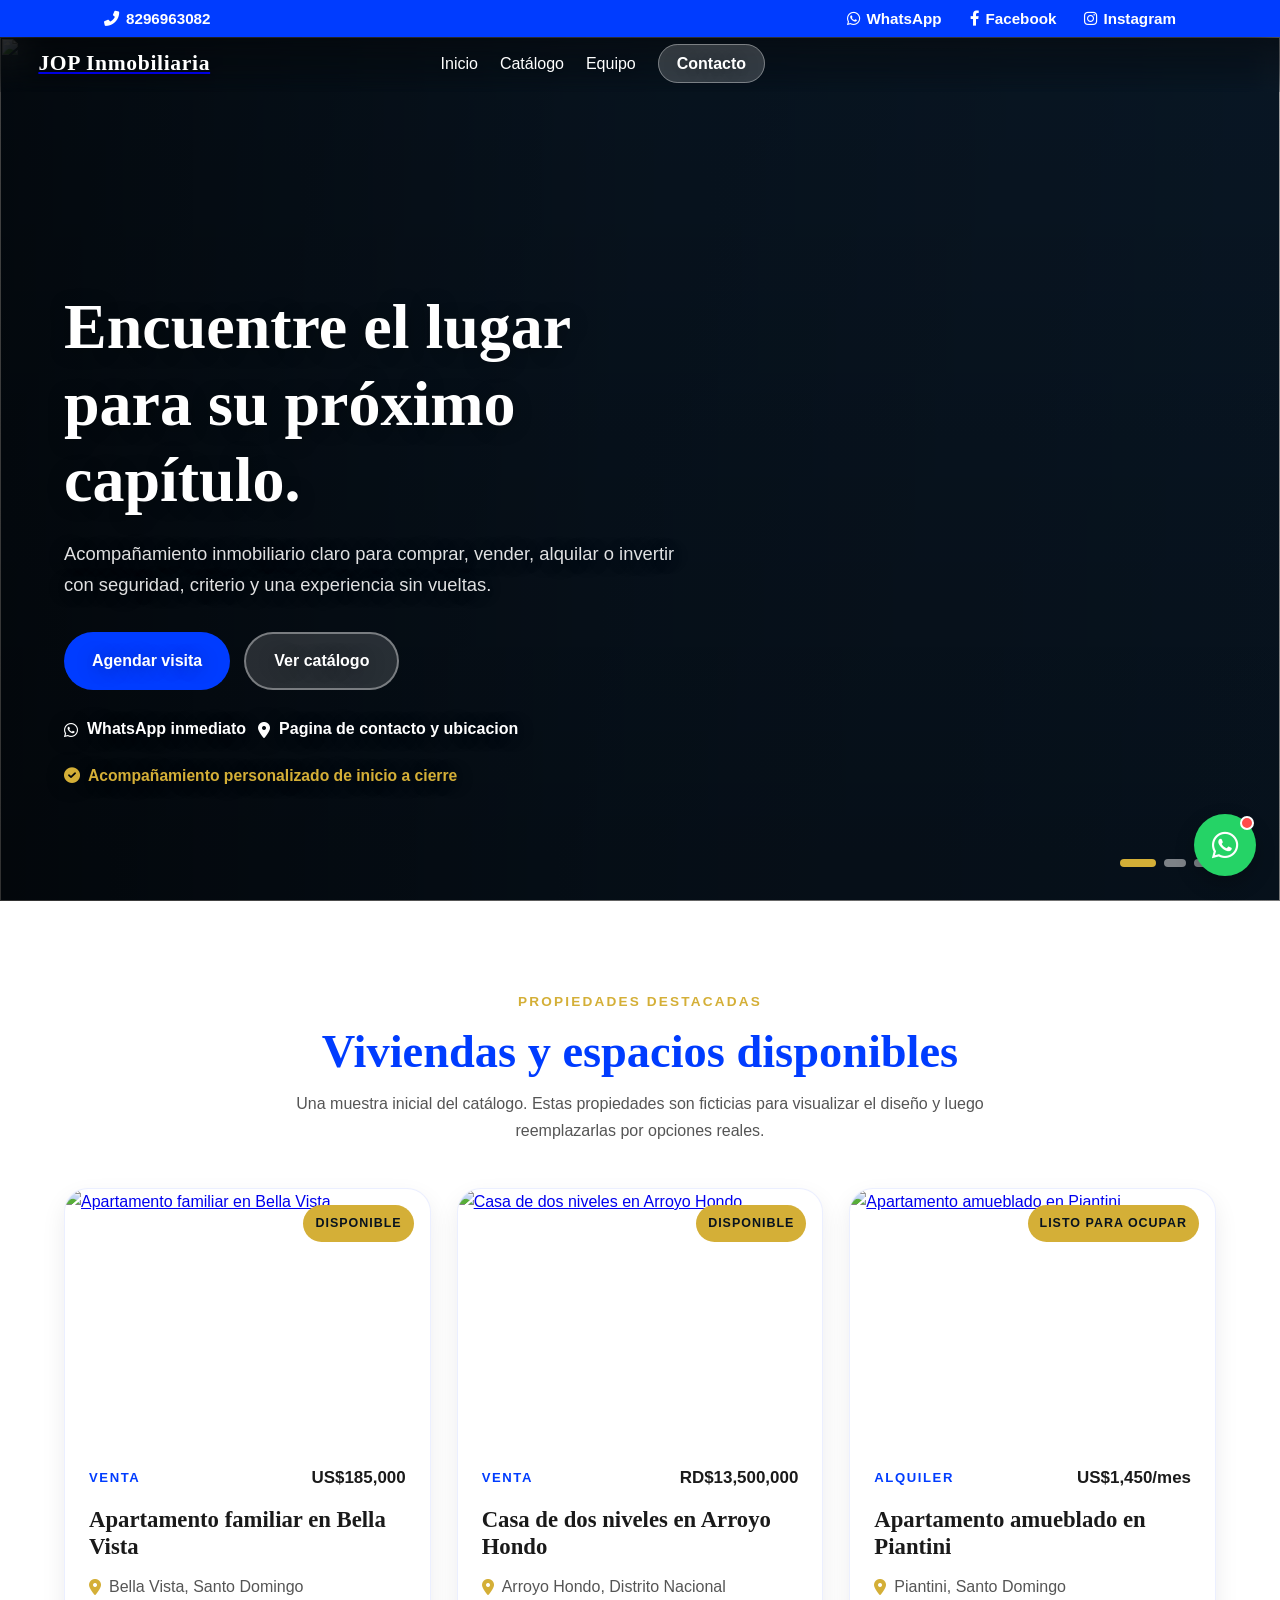
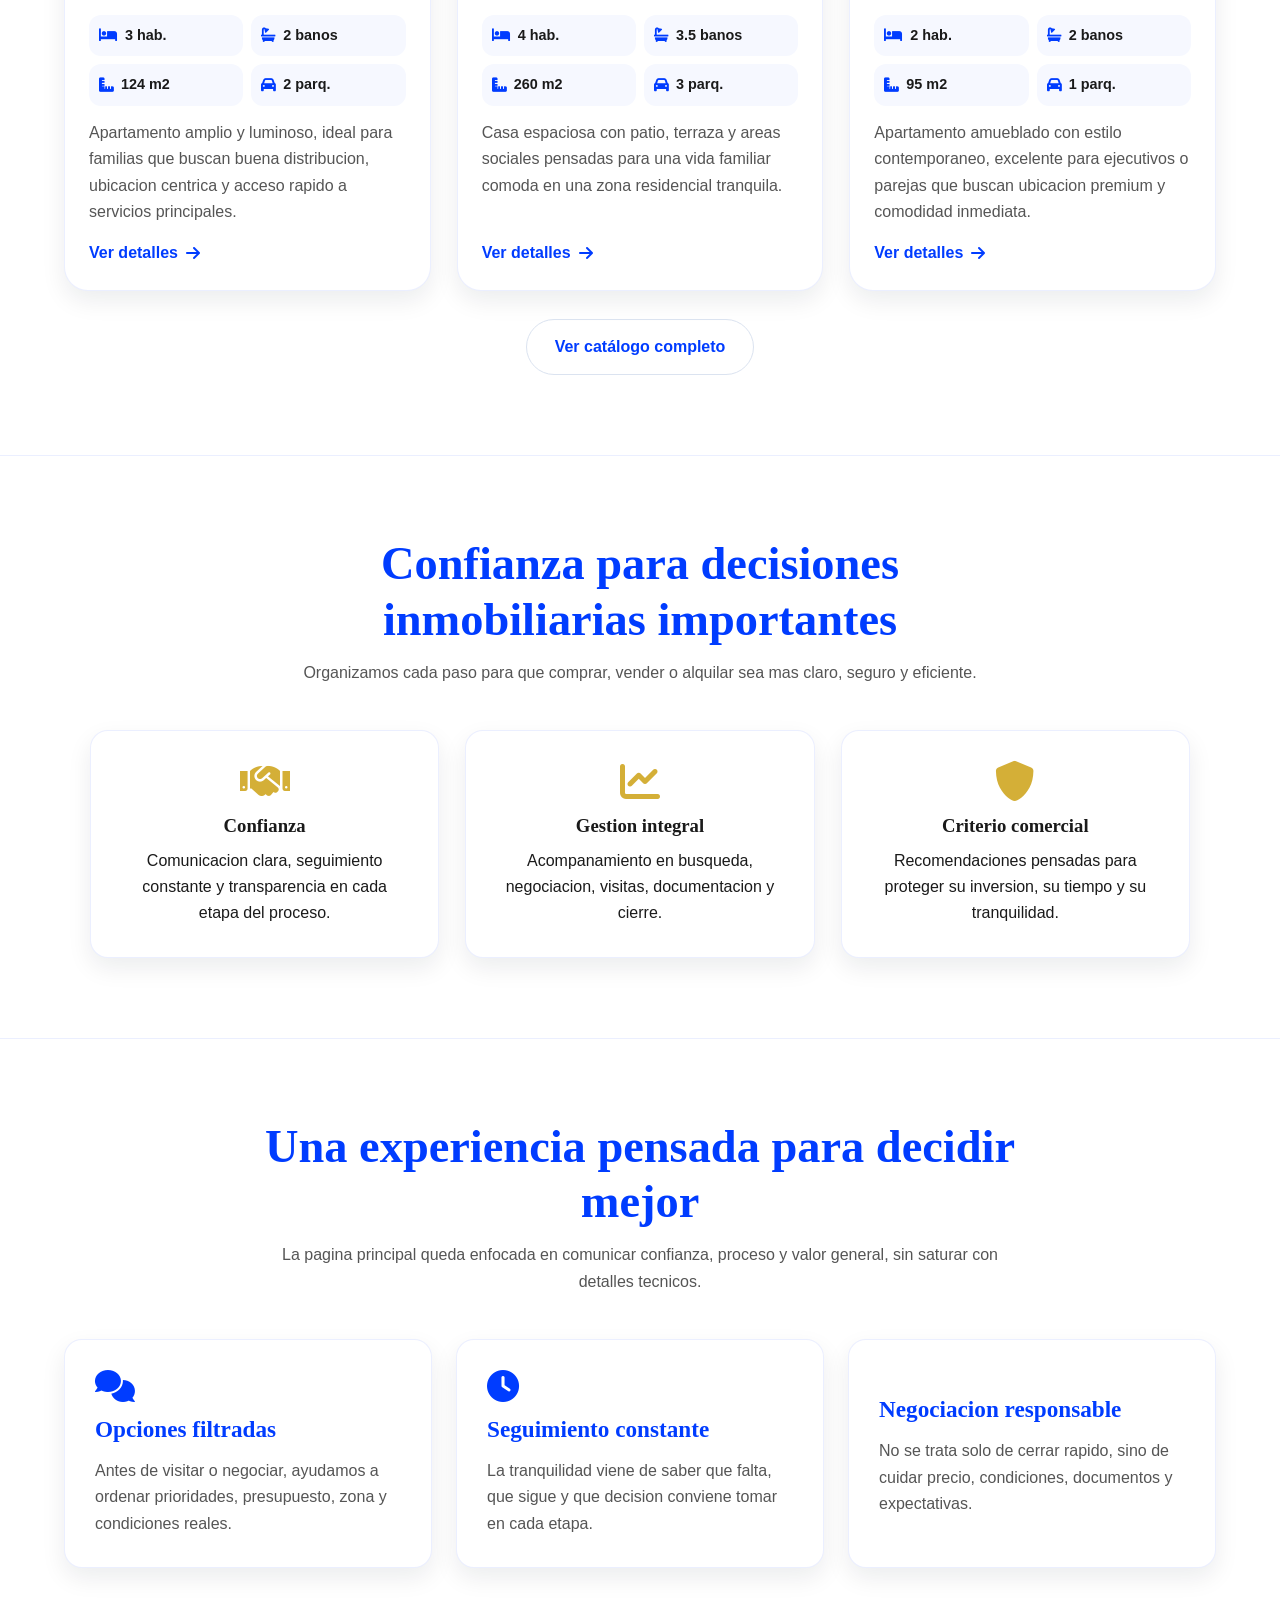
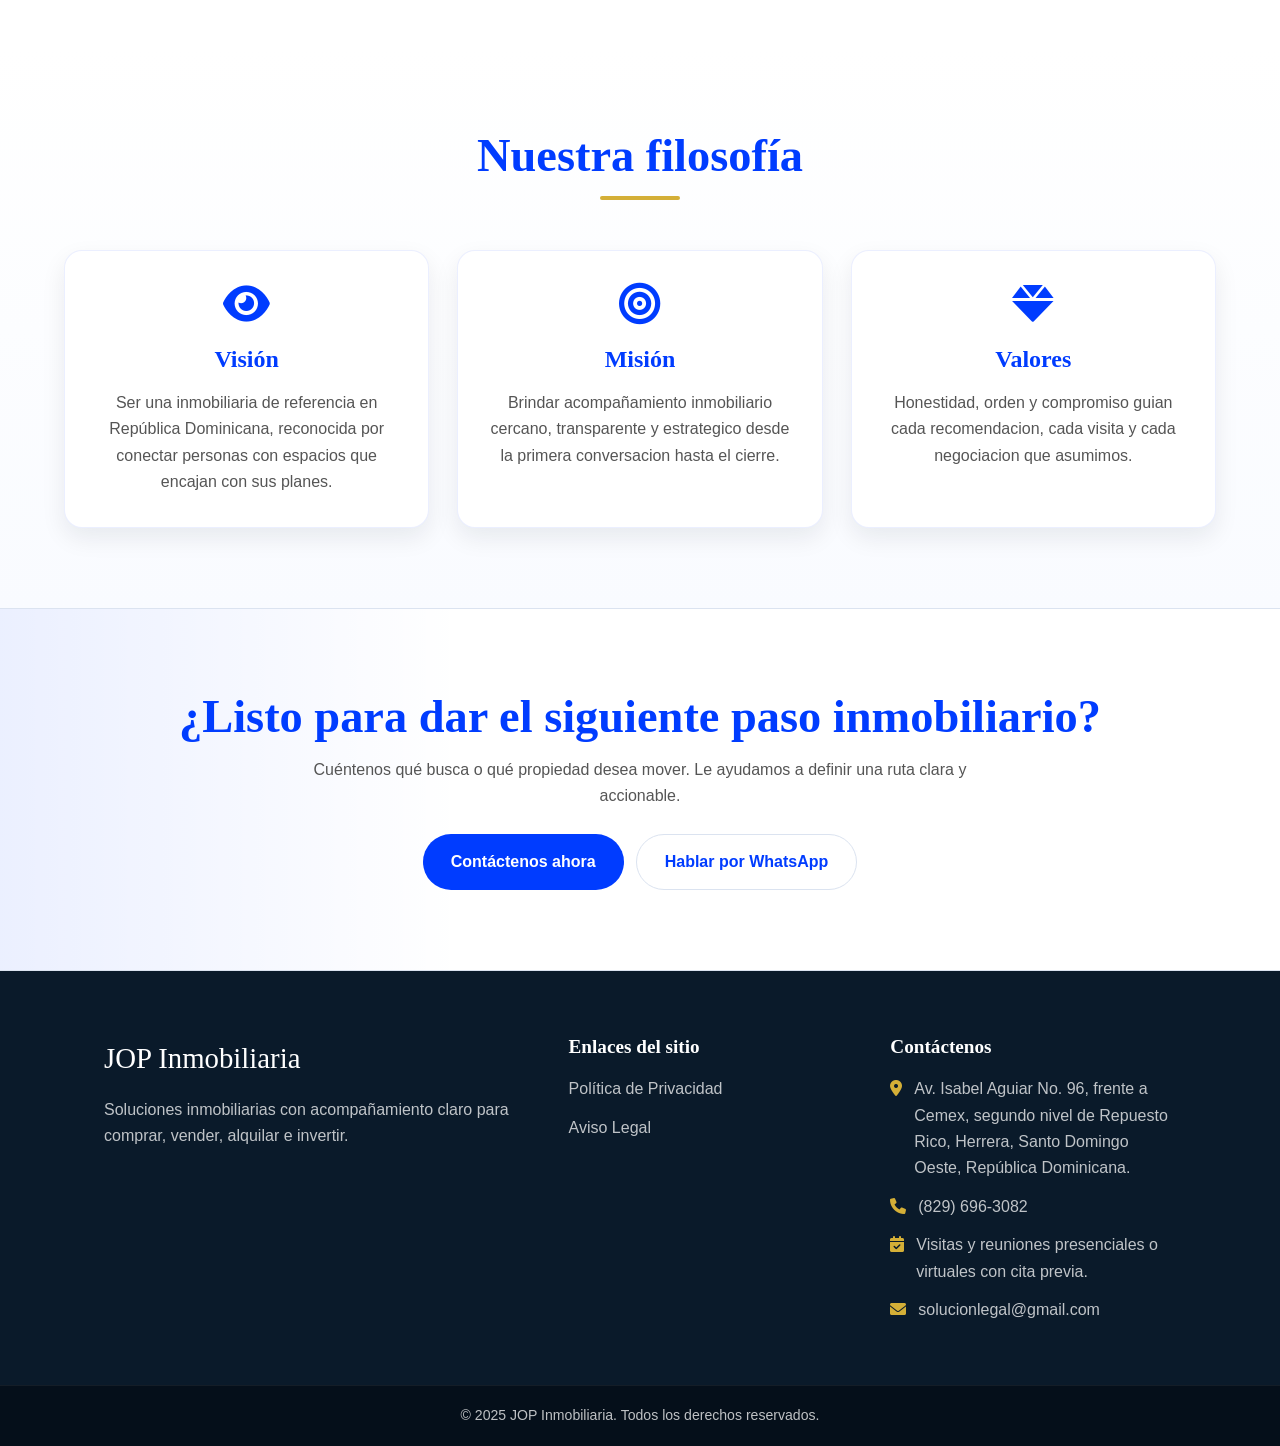
==== commit a0d71bc3: "Actualizar sitio inmobiliario" ====
--- a/index.html
+++ b/index.html
@@ -1,379 +1,340 @@
-<!DOCTYPE html>
-<html lang="es">
-<head>
-    <meta charset="UTF-8">
-    <meta name="viewport" content="width=device-width, initial-scale=1.0">
-    <title>JOP Legal | Justicia, Orden y Protección</title>
-    <link rel="stylesheet" href="style.css">
-    <link href="https://fonts.googleapis.com/css2?family=Roboto:wght@300;400;700&family=Playfair+Display:wght@700&display=swap" rel="stylesheet">
-    <link rel="stylesheet" href="https://cdnjs.cloudflare.com/ajax/libs/font-awesome/6.0.0-beta3/css/all.min.css">
-</head>
-<body>
-    <header>
-        <div class="logo-container">
-            <img src="logo-jop.png.jpg" alt="JOP Legal Logo" class="nav-logo">
-        </div>
-        <nav>
-            <ul>
-                <li><a href="index.html">Inicio</a></li>
-                <li><a href="#servicios">Servicios</a></li>
-                <li><a href="team.html">Equipo</a></li>
-                <li><a href="#contact-section" class="cta-link">Contacto</a></li>
-            </ul>
-        </nav>
-    </header>
-
-    <main>
-        <section class="hero-split">
-            <div class="hero-container">
-                <div class="hero-content">
-                    <h1>Justicia, Orden <br>y Protección.</h1>
-                    <p class="hero-subtitle">Su aliado estratégico en derecho corporativo y civil. Soluciones jurídicas sólidas con la ética y transparencia que su futuro merece.</p>
-                    
-                    <div class="hero-buttons">
-                        <a href="#contact-section" class="btn primary-cta">Agenda tu Consulta</a>
-                        <a href="#servicios" class="btn outline-cta">Nuestros Servicios</a>
-                    </div>
-                    
-                    <p class="trust-badge"><i class="fas fa-check-circle"></i> Más de 15 años de experiencia</p>
-                </div>
-
-                <div class="hero-visual">
-                    <div class="floating-card">
-                        <img src="logo-jop.png.jpg" alt="Emblema JOP Legal">
-                    </div>
-                    <div class="shape-blob"></div>
-                </div>
-            </div>
-        </section>
-
-        <section id="servicios" class="featured-services">
-            <h2>Nuestras Áreas de Práctica</h2>
-            <p class="section-desc">Experiencia legal integral enfocada en resultados.</p> 
-         <div class="service-cards">
-    <div class="card interactive-card" onclick="openModal('modal-corporativo')">
-        <i class="fas fa-gavel"></i>
-        <h3>Derecho Corporativo</h3>
-        <p>Constitución de empresas y contratos.</p>
-        <span class="card-cta">Ver detalles <i class="fas fa-plus"></i></span>
-    </div>
-
-    <div class="card interactive-card" onclick="openModal('modal-civil')">
-        <i class="fas fa-balance-scale"></i>
-        <h3>Derecho Civil</h3>
-        <p>Disputas de propiedad y obligaciones.</p>
-        <span class="card-cta">Ver detalles <i class="fas fa-plus"></i></span>
-    </div>
-
-    <div class="card interactive-card" onclick="openModal('modal-familiar')">
-        <i class="fas fa-users"></i>
-        <h3>Derecho Familiar</h3>
-        <p>Divorcios, custodias y sucesiones.</p>
-        <span class="card-cta">Ver detalles <i class="fas fa-plus"></i></span>
-    </div>
-
-    <div class="card interactive-card" onclick="openModal('modal-laboral')">
-        <i class="fas fa-briefcase"></i>
-        <h3>Derecho Laboral</h3>
-        <p>Prestaciones y conflictos laborales.</p>
-        <span class="card-cta">Ver detalles <i class="fas fa-plus"></i></span>
-    </div>
-
-    <div class="card interactive-card" onclick="openModal('modal-penal')">
-        <i class="fas fa-user-shield"></i>
-        <h3>Derecho Penal</h3>
-        <p>Defensa técnica y procesos penales.</p>
-        <span class="card-cta">Ver detalles <i class="fas fa-plus"></i></span>
-    </div>
-
-    <div class="card interactive-card" onclick="openModal('modal-administrativo')">
-        <i class="fas fa-landmark"></i>
-        <h3>Derecho Admin.</h3>
-        <p>Recursos y trámites ante el Estado.</p>
-        <span class="card-cta">Ver detalles <i class="fas fa-plus"></i></span>
-    </div>
-
-    <div class="card interactive-card" onclick="openModal('modal-inmobiliario')">
-        <i class="fas fa-home"></i>
-        <h3>Derecho Inmobiliario</h3>
-        <p>Saneamiento y litis de tierras.</p>
-        <span class="card-cta">Ver detalles <i class="fas fa-plus"></i></span>
-    </div>
-</div>
-        </section>
-
-        <section class="credibility-strip">
-            <div class="values-container">
-                <div class="value-item">
-                    <i class="fas fa-handshake"></i>
-                    <h3>Confianza</h3>
-                    <p>Transparencia absoluta en cada paso.</p>
-                </div>
-                <div class="value-item">
-                    <i class="fas fa-chart-line"></i>
-                    <h3>Trayectoria</h3>
-                    <p>Historial comprobado de casos exitosos.</p>
-                </div>
-                <div class="value-item">
-                    <i class="fas fa-shield-alt"></i>
-                    <h3>Compromiso</h3>
-                    <p>Defensa incansable de sus intereses.</p>
-                </div>
-            </div>
-        </section>
-        
-        <section class="philosophy">
-    <div class="philosophy-header">
-        <h2>Nuestra Filosofía</h2>
-        <div class="separator-gold"></div>
-    </div>
-    
-    <div class="philosophy-grid">
-        <div class="philosophy-item">
-            <div class="icon-wrapper">
-                <i class="fas fa-eye"></i> </div>
-            <h3>Visión</h3>
-            <p>
-                Ser la firma legal de referencia en la República Dominicana, reconocida por transformar el ejercicio del derecho mediante la innovación, la ética inquebrantable y resultados que protegen el legado de nuestros clientes. Aspiramos a construir un entorno jurídico más justo y transparente para las futuras generaciones.
-            </p>
-        </div>
-
-        <div class="philosophy-item">
-            <div class="icon-wrapper">
-                <i class="fas fa-bullseye"></i> </div>
-            <h3>Misión</h3>
-            <p>
-                Brindar asesoría jurídica integral de alta calidad, combinando experiencia técnica con una profunda empatía humana. Nos dedicamos a defender los intereses de nuestros clientes con estrategias legales sólidas, asegurando siempre la justicia, el orden y la protección en cada caso que asumimos.
-            </p>
-        </div>
-
-        <div class="philosophy-item">
-            <div class="icon-wrapper">
-                <i class="fas fa-gem"></i> </div>
-            <h3>Valores</h3>
-            <p>
-                Nuestra práctica se fundamenta en la <strong>Honestidad</strong> absoluta ante el cliente, la <strong>Excelencia</strong> en cada documento redactado y la <strong>Lealtad</strong> incondicional. Creemos que el derecho es una herramienta de paz social y la ejercemos con responsabilidad y transparencia total.
-            </p>
-        </div>
-    </div>
-</section>
-
-        <section class="cta-banner">
-            <h2>¿Necesita asesoría legal urgente?</h2>
-            <p>No deje pasar el tiempo, cada detalle cuenta en su caso.</p>
-            <a href="#contact-section" class="btn dark-cta">Contáctanos Ahora</a>
-        </section>
-    
-        <section id="contact-section" class="contact">
-            <div class="contact-container">
-                <div class="contact-visual">
-                    <img src="contactanos-cita.png" alt="Asesoría Legal JOP Legal">
-                </div>
-                
-                <form id="contact-form">
-                    <div class="form-group">
-                        <label for="name">Nombre Completo</label>
-                        <input type="text" id="name" placeholder="Su nombre" required>
-                    </div>
-                    <div class="form-group">
-                        <label for="email">Correo Electrónico</label>
-                        <input type="email" id="email" placeholder="ejemplo@correo.com" required>
-                    </div>
-                    <div class="form-group">
-                        <label for="phone">Teléfono</label>
-
-                        <input type="tel" id="phone" placeholder="(000) 000-0000">
-                    </div>
-                    <div class="form-group">
-                        <label for="message">Descripción del Caso</label>
-                        <textarea id="message" placeholder="Describa brevemente su situación legal..." required></textarea>
-                    </div>
-                    <button type="submit" class="btn primary-cta full-width">Enviar Consulta</button>
-                    <p id="form-message"></p>
-                </form>
-            </div>
-        </section>
-    </main>
-
-    <div id="modal-corporativo" class="modal">
-    <div class="modal-content">
-        <span class="close-modal" onclick="closeModal('modal-corporativo')">&times;</span>
-        <i class="fas fa-gavel modal-icon"></i>
-        <h3>Servicios Corporativos</h3>
-        <ul class="service-list">
-            <li>Constitución de Compañías (SRL, EIRL, SAS)</li>
-            <li>Registro Mercantil y RNC</li>
-            <li>Asambleas Ordinarias y Extraordinarias</li>
-            <li>Fusiones y Adquisiciones</li>
-            <li>Redacción de Estatutos Sociales</li>
-            <li>Disolución y Liquidación de Empresas</li>
-        </ul>
-    </div>
-</div>
-
-<div id="modal-civil" class="modal">
-    <div class="modal-content">
-        <span class="close-modal" onclick="closeModal('modal-civil')">&times;</span>
-        <i class="fas fa-balance-scale modal-icon"></i>
-        <h3>Servicios Civiles</h3>
-        <ul class="service-list">
-            <li>Cobro de Pesos y Embargos</li>
-            <li>Demandas en Daños y Perjuicios</li>
-            <li>Incumplimiento de Contratos</li>
-            <li>Responsabilidad Civil Contractual y Delictual</li>
-            <li>Desalojos y Ley de Alquileres</li>
-            <li>Hipotecas y Préstamos</li>
-        </ul>
-    </div>
-</div>
-
-<div id="modal-familiar" class="modal">
-    <div class="modal-content">
-        <span class="close-modal" onclick="closeModal('modal-familiar')">&times;</span>
-        <i class="fas fa-users modal-icon"></i>
-        <h3>Derecho de Familia</h3>
-        <ul class="service-list">
-            <li>Divorcios (Mutuo Consentimiento e Incompatibilidad)</li>
-            <li>Guarda, Custodia y Régimen de Visitas</li>
-            <li>Demandas de Manutención</li>
-            <li>Determinación de Herederos</li>
-            <li>Partición de Bienes Sucesorales</li>
-            <li>Rectificación de Actas del Estado Civil</li>
-        </ul>
-    </div>
-</div>
-
-<div id="modal-laboral" class="modal">
-    <div class="modal-content">
-        <span class="close-modal" onclick="closeModal('modal-laboral')">&times;</span>
-        <i class="fas fa-briefcase modal-icon"></i>
-        <h3>Derecho Laboral</h3>
-        <ul class="service-list">
-            <li>Cálculo y Reclamación de Prestaciones Laborales</li>
-            <li>Despidos Injustificados y Dimisiones</li>
-            <li>Redacción de Contratos de Trabajo</li>
-            <li>Representación ante el Ministerio de Trabajo</li>
-            <li>Litigios por Accidentes Laborales</li>
-            <li>Asesoría en Seguridad Social (TSS)</li>
-        </ul>
-    </div>
-</div>
-
-<div id="modal-penal" class="modal">
-    <div class="modal-content">
-        <span class="close-modal" onclick="closeModal('modal-penal')">&times;</span>
-        <i class="fas fa-user-shield modal-icon"></i>
-        <h3>Derecho Penal</h3>
-        <ul class="service-list">
-            <li>Defensa Técnica en Juicios Penales</li>
-            <li>Medidas de Coerción y Fianzas</li>
-            <li>Interposición de Querellas y Denuncias</li>
-            <li>Recursos de Apelación y Casación</li>
-            <li>Habeas Corpus</li>
-            <li>Violencia de Género e Intrafamiliar</li>
-        </ul>
-    </div>
-</div>
-
-<div id="modal-administrativo" class="modal">
-    <div class="modal-content">
-        <span class="close-modal" onclick="closeModal('modal-administrativo')">&times;</span>
-        <i class="fas fa-landmark modal-icon"></i>
-        <h3>Derecho Administrativo</h3>
-        <ul class="service-list">
-            <li>Recursos Contenciosos Administrativos</li>
-            <li>Asesoría en Licitaciones Públicas</li>
-            <li>Gestión de Permisos y Licencias Estatales</li>
-            <li>Reclamaciones Patrimoniales al Estado</li>
-            <li>Derecho Municipal</li>
-        </ul>
-    </div>
-</div>
-
-<div id="modal-inmobiliario" class="modal">
-    <div class="modal-content">
-        <span class="close-modal" onclick="closeModal('modal-inmobiliario')">&times;</span>
-        <i class="fas fa-home modal-icon"></i>
-        <h3>Derecho Inmobiliario</h3>
-        <ul class="service-list">
-            <li>Transferencias de Títulos de Propiedad</li>
-            <li>Procesos de Saneamiento y Deslinde</li>
-            <li>Litis sobre Derechos Registrados</li>
-            <li>Constitución de Condominios</li>
-            <li>Investigación de Estatus Jurídico de Inmuebles</li>
-        </ul>
-    </div>
-</div>
-
-   <footer>
-        <div class="footer-main-content">
-            <div class="footer-col brand-col">
-                <div class="footer-brand">JOP Legal</div>
-                <p>Justicia, Orden y Protección. Su aliado estratégico para un futuro seguro y transparente.</p>
-            </div>
-
-            <div class="footer-col links-col">
-                <h3>Enlaces Legales</h3>
-                <ul class="footer-links-vertical">
-                    <li><a href="privacy.html">Política de Privacidad</a></li>
-                    <li><a href="disclaimer.html">Aviso Legal</a></li>
-                    </ul>
-            </div>
-
-            <div class="footer-col contact-col">
-                <h3>Contáctenos</h3>
-                <ul class="footer-contact-list">
-                    <li><i class="fas fa-map-marker-alt"></i> Av. Isabel Aguiar No. 96 (frente a Cemex, segundo nivel de Repuesto Rico), sector de Herrera, Municipio Santo Domingo Oeste, Provincia Santo Domingo, República Dominicana</li>
-                    <li><i class="fas fa-phone"></i> (829) 696-3082</li>
-                    <li><i class="fas fa-envelope"></i> solucionlegal@gmail.com</li>
-                </ul>
-            </div>
-        </div>
-
-        <div class="footer-bottom">
-            <p class="copyright">&copy; 2025 Lic. Julito Ogando. Todos los derechos reservados.</p>
-        </div>
-    </footer>
-
-    <div class="whatsapp-widget">
-            
-            <div class="whatsapp-box">
-                <div class="whatsapp-header">
-                    <div class="wa-header-info">
-                        <span class="wa-logo">JOP Legal</span>
-                        <span class="wa-status">Responde habitualmente en 1h</span>
-                    </div>
-                    <i class="fas fa-times wa-close"></i>
-                </div>
-                
-                <div class="whatsapp-body">
-                    <div class="wa-message">
-                        <span class="wa-author">Soporte Legal</span>
-                        <p>Hola 👋, somos tu mejor opción para asesoría jurídica experta.</p>
-                        <p>¿En qué podemos ayudarte hoy?</p>
-                        <span class="wa-time">Justo ahora</span>
-                    </div>
-                </div>
-                
-                <div class="whatsapp-footer">
-                    <a href="https://wa.me/18296963082?text=Hola,%20quisiera%20una%20consulta%20legal." target="_blank" class="btn-open-chat">
-                        <i class="fab fa-whatsapp"></i> Abrir chat
-                        
-                        <div class="qr-popup">
-                            <img src="https://api.qrserver.com/v1/create-qr-code/?size=150x150&data=https://wa.me/18296963082" alt="Escanea para chatear">
-                            <span class="qr-text">Escanea el código</span>
-                        </div>
-                    </a>
-                </div>
-            </div>
-
-            <div class="whatsapp-trigger">
-                <i class="fab fa-whatsapp"></i>
-                <span class="wa-notification-dot"></span>
-            </div>
-        </div>
-
-    <script src="javascript.js"></script>
-
-</body>
-</html>+<!DOCTYPE html>
+<html lang="es">
+<head>
+    <meta charset="UTF-8">
+    <meta name="viewport" content="width=device-width, initial-scale=1.0">
+    <meta name="description" content="JOP Inmobiliaria acompana la compra, venta, alquiler, administracion e inversion en propiedades en Republica Dominicana.">
+    <meta name="robots" content="index,follow">
+    <meta name="theme-color" content="#ffffff">
+    <meta property="og:title" content="JOP Inmobiliaria | Propiedades con confianza">
+    <meta property="og:description" content="Soluciones inmobiliarias para comprar, vender, alquilar, administrar e invertir con acompanamiento cercano.">
+    <meta property="og:type" content="website">
+    <title>JOP Inmobiliaria | Propiedades con confianza</title>
+    <link rel="stylesheet" href="assets/css/style.css">
+    <link rel="preconnect" href="https://cdnjs.cloudflare.com" crossorigin>
+    <link rel="preload" href="https://cdnjs.cloudflare.com/ajax/libs/font-awesome/6.0.0-beta3/css/all.min.css" as="style" onload="this.onload=null;this.rel='stylesheet'">
+    <noscript><link rel="stylesheet" href="https://cdnjs.cloudflare.com/ajax/libs/font-awesome/6.0.0-beta3/css/all.min.css"></noscript>
+    <script type="application/ld+json">
+        {
+            "@context": "https://schema.org",
+            "@type": "RealEstateAgent",
+            "name": "JOP Inmobiliaria",
+            "description": "Catalogo inmobiliario con propiedades en venta, alquileres, apartamentos, casas, locales y oportunidades de inversion en Republica Dominicana.",
+            "telephone": "+1-829-696-3082",
+            "email": "solucionlegal@gmail.com",
+            "address": {
+                "@type": "PostalAddress",
+                "streetAddress": "Av. Isabel Aguiar No. 96, frente a Cemex, segundo nivel de Repuesto Rico, Herrera",
+                "addressLocality": "Santo Domingo Oeste",
+                "addressRegion": "Santo Domingo",
+                "addressCountry": "DO"
+            },
+            "areaServed": "Republica Dominicana",
+            "serviceType": [
+                "Compra de propiedades",
+                "Venta de inmuebles",
+                "Alquileres",
+                "Administracion de propiedades",
+                "Inversion inmobiliaria",
+                "Asesoria documental",
+                "Proyectos inmobiliarios"
+            ]
+        }
+    </script>
+</head>
+<body class="home-page">
+    <a class="skip-link" href="#main-content">Saltar al contenido principal</a>
+
+    <div class="home-social-strip" data-home-social-strip>
+        <div class="home-social-shell">
+            <a class="home-social-phone" href="tel:+18296963082" data-track="phone_click" data-track-label="top_phone">
+                <i class="fas fa-phone-alt" aria-hidden="true"></i>
+                <span>8296963082</span>
+            </a>
+            <div class="home-social-links" aria-label="Redes sociales">
+                <a href="https://wa.me/18296963082?text=Hola,%20quisiera%20informacion%20sobre%20una%20propiedad." target="_blank" rel="noopener noreferrer" aria-label="WhatsApp" data-track="whatsapp_click" data-track-label="social_strip_whatsapp">
+                    <i class="fab fa-whatsapp" aria-hidden="true"></i>
+                    <span>WhatsApp</span>
+                </a>
+                <a href="https://www.facebook.com/" target="_blank" rel="noopener noreferrer" aria-label="Facebook" data-track="social_click" data-track-label="facebook">
+                    <i class="fab fa-facebook-f" aria-hidden="true"></i>
+                    <span>Facebook</span>
+                </a>
+                <a href="https://www.instagram.com/" target="_blank" rel="noopener noreferrer" aria-label="Instagram" data-track="social_click" data-track-label="instagram">
+                    <i class="fab fa-instagram" aria-hidden="true"></i>
+                    <span>Instagram</span>
+                </a>
+            </div>
+        </div>
+    </div>
+
+    <header class="site-header">
+        <div class="header-shell">
+            <a href="index.html" class="brand-mark" aria-label="Ir al inicio de JOP Inmobiliaria">
+                <span class="nav-text-logo">JOP Inmobiliaria</span>
+            </a>
+
+            <nav aria-label="Navegacion principal">
+                <ul class="nav-list">
+                    <li><a href="index.html" aria-current="page">Inicio</a></li>
+                    <li><a href="pages/servicios.html">Cat&aacute;logo</a></li>
+                    <li><a href="pages/team.html">Equipo</a></li>
+                    <li><a href="pages/contact.html" class="cta-link">Contacto</a></li>
+                </ul>
+            </nav>
+        </div>
+    </header>
+
+    <main id="main-content">
+        <section class="hero-split">
+            <div class="hero-container">
+                <div class="hero-content">
+                    <h1>Encuentre el lugar<br>para su pr&oacute;ximo cap&iacute;tulo.</h1>
+                    <p class="hero-subtitle">Acompa&ntilde;amiento inmobiliario claro para comprar, vender, alquilar o invertir con seguridad, criterio y una experiencia sin vueltas.</p>
+
+                    <div class="hero-buttons">
+                        <a href="pages/contact.html" class="btn primary-cta" data-track="cta_click" data-track-label="hero_contacto">Agendar visita</a>
+                        <a href="pages/servicios.html" class="btn outline-cta">Ver cat&aacute;logo</a>
+                    </div>
+
+                    <div class="hero-contact-points">
+                        <a href="https://wa.me/18296963082?text=Hola,%20quisiera%20informacion%20sobre%20servicios%20inmobiliarios." target="_blank" rel="noopener noreferrer" data-track="whatsapp_click" data-track-label="hero_whatsapp">
+                            <i class="fab fa-whatsapp" aria-hidden="true"></i>
+                            <span>WhatsApp inmediato</span>
+                        </a>
+                        <a href="pages/contact.html" data-track="cta_click" data-track-label="hero_pagina_contacto">
+                            <i class="fas fa-location-dot" aria-hidden="true"></i>
+                            <span>Pagina de contacto y ubicacion</span>
+                        </a>
+                    </div>
+
+                    <p class="trust-badge"><i class="fas fa-check-circle" aria-hidden="true"></i> Acompa&ntilde;amiento personalizado de inicio a cierre</p>
+                </div>
+
+                <div class="hero-visual" aria-hidden="true">
+                    <div class="hero-property-slider" data-home-carousel>
+                        <article class="hero-slide is-active">
+                            <img src="https://images.unsplash.com/photo-1600585154340-be6161a56a0c?auto=format&fit=crop&w=1100&q=80" alt="" width="1100" height="760" fetchpriority="high">
+                            <div class="hero-slide-copy">
+                                <span>Casa en venta</span>
+                                <strong>Residencias familiares listas para mudarse</strong>
+                            </div>
+                        </article>
+                        <article class="hero-slide">
+                            <img src="https://images.unsplash.com/photo-1600607687939-ce8a6c25118c?auto=format&fit=crop&w=1100&q=80" alt="" width="1100" height="760" loading="lazy" decoding="async">
+                            <div class="hero-slide-copy">
+                                <span>Apartamentos</span>
+                                <strong>Opciones modernas en zonas estrategicas</strong>
+                            </div>
+                        </article>
+                        <article class="hero-slide">
+                            <img src="https://images.unsplash.com/photo-1600566753190-17f0baa2a6c3?auto=format&fit=crop&w=1100&q=80" alt="" width="1100" height="760" loading="lazy" decoding="async">
+                            <div class="hero-slide-copy">
+                                <span>Alquileres</span>
+                                <strong>Espacios seleccionados para vivir o invertir</strong>
+                            </div>
+                        </article>
+
+                        <div class="hero-slider-dots" aria-hidden="true">
+                            <button type="button" class="is-active" data-slide-dot="0"></button>
+                            <button type="button" data-slide-dot="1"></button>
+                            <button type="button" data-slide-dot="2"></button>
+                        </div>
+                    </div>
+                    <div class="shape-blob"></div>
+                    <div class="hero-visual-ring"></div>
+                </div>
+            </div>
+        </section>
+
+        <section class="featured-catalog" aria-labelledby="featured-title">
+            <div class="content-shell">
+                <div class="section-heading">
+                    <p class="section-kicker">Propiedades destacadas</p>
+                    <h2 id="featured-title">Viviendas y espacios disponibles</h2>
+                    <p class="section-desc">Una muestra inicial del cat&aacute;logo. Estas propiedades son ficticias para visualizar el dise&ntilde;o y luego reemplazarlas por opciones reales.</p>
+                </div>
+
+                <div class="property-grid property-grid-featured" data-featured-properties data-detail-prefix="pages/servicio.html" data-limit="3"></div>
+
+                <div class="catalog-more-action">
+                    <a href="pages/servicios.html" class="btn ghost-btn">Ver cat&aacute;logo completo</a>
+                </div>
+            </div>
+        </section>
+
+        <section class="credibility-strip" aria-labelledby="valores-title">
+            <div class="content-shell">
+                <div class="section-heading">
+                    <h2 id="valores-title">Confianza para decisiones inmobiliarias importantes</h2>
+                    <p class="section-desc">Organizamos cada paso para que comprar, vender o alquilar sea mas claro, seguro y eficiente.</p>
+                </div>
+
+                <div class="values-container">
+                    <article class="value-item">
+                        <i class="fas fa-handshake" aria-hidden="true"></i>
+                        <h3>Confianza</h3>
+                        <p>Comunicacion clara, seguimiento constante y transparencia en cada etapa del proceso.</p>
+                    </article>
+
+                    <article class="value-item">
+                        <i class="fas fa-chart-line" aria-hidden="true"></i>
+                        <h3>Gestion integral</h3>
+                        <p>Acompanamiento en busqueda, negociacion, visitas, documentacion y cierre.</p>
+                    </article>
+
+                    <article class="value-item">
+                        <i class="fas fa-shield-alt" aria-hidden="true"></i>
+                        <h3>Criterio comercial</h3>
+                        <p>Recomendaciones pensadas para proteger su inversion, su tiempo y su tranquilidad.</p>
+                    </article>
+                </div>
+            </div>
+        </section>
+
+        <section class="client-experience" aria-labelledby="experience-title">
+            <div class="content-shell">
+                <div class="section-heading">
+                    <h2 id="experience-title">Una experiencia pensada para decidir mejor</h2>
+                    <p class="section-desc">La pagina principal queda enfocada en comunicar confianza, proceso y valor general, sin saturar con detalles tecnicos.</p>
+                </div>
+
+                <div class="experience-grid">
+                    <article class="experience-card">
+                        <i class="fas fa-comments" aria-hidden="true"></i>
+                        <h3>Opciones filtradas</h3>
+                        <p>Antes de visitar o negociar, ayudamos a ordenar prioridades, presupuesto, zona y condiciones reales.</p>
+                    </article>
+
+                    <article class="experience-card">
+                        <i class="fas fa-clock" aria-hidden="true"></i>
+                        <h3>Seguimiento constante</h3>
+                        <p>La tranquilidad viene de saber que falta, que sigue y que decision conviene tomar en cada etapa.</p>
+                    </article>
+
+                    <article class="experience-card">
+                        <i class="fas fa-shield-halved" aria-hidden="true"></i>
+                        <h3>Negociacion responsable</h3>
+                        <p>No se trata solo de cerrar rapido, sino de cuidar precio, condiciones, documentos y expectativas.</p>
+                    </article>
+                </div>
+            </div>
+        </section>
+
+        <section class="philosophy" aria-labelledby="philosophy-title">
+            <div class="content-shell">
+                <div class="philosophy-header">
+                    <h2 id="philosophy-title">Nuestra filosof&iacute;a</h2>
+                    <div class="separator-gold" aria-hidden="true"></div>
+                </div>
+
+                <div class="philosophy-grid">
+                    <article class="philosophy-item">
+                        <div class="icon-wrapper">
+                            <i class="fas fa-eye" aria-hidden="true"></i>
+                        </div>
+                        <h3>Visi&oacute;n</h3>
+                        <p>Ser una inmobiliaria de referencia en Rep&uacute;blica Dominicana, reconocida por conectar personas con espacios que encajan con sus planes.</p>
+                    </article>
+
+                    <article class="philosophy-item">
+                        <div class="icon-wrapper">
+                            <i class="fas fa-bullseye" aria-hidden="true"></i>
+                        </div>
+                        <h3>Misi&oacute;n</h3>
+                        <p>Brindar acompa&ntilde;amiento inmobiliario cercano, transparente y estrategico desde la primera conversacion hasta el cierre.</p>
+                    </article>
+
+                    <article class="philosophy-item">
+                        <div class="icon-wrapper">
+                            <i class="fas fa-gem" aria-hidden="true"></i>
+                        </div>
+                        <h3>Valores</h3>
+                        <p>Honestidad, orden y compromiso guian cada recomendacion, cada visita y cada negociacion que asumimos.</p>
+                    </article>
+                </div>
+            </div>
+        </section>
+
+        <section class="cta-banner" aria-labelledby="cta-title">
+            <div class="content-shell">
+                <h2 id="cta-title">&iquest;Listo para dar el siguiente paso inmobiliario?</h2>
+                <p>Cu&eacute;ntenos qu&eacute; busca o qu&eacute; propiedad desea mover. Le ayudamos a definir una ruta clara y accionable.</p>
+                <div class="cta-actions">
+                    <a href="pages/contact.html" class="btn dark-cta" data-track="cta_click" data-track-label="banner_contacto">Cont&aacute;ctenos ahora</a>
+                    <a href="https://wa.me/18296963082?text=Hola,%20quisiera%20orientacion%20inmobiliaria." target="_blank" rel="noopener noreferrer" class="btn ghost-btn" data-track="whatsapp_click" data-track-label="banner_whatsapp">Hablar por WhatsApp</a>
+                </div>
+            </div>
+        </section>
+
+    </main>
+
+    <footer>
+        <div class="footer-main-content">
+            <div class="footer-col">
+                <div class="footer-brand">JOP Inmobiliaria</div>
+                <p>Soluciones inmobiliarias con acompa&ntilde;amiento claro para comprar, vender, alquilar e invertir.</p>
+            </div>
+
+            <div class="footer-col">
+                <h3>Enlaces del sitio</h3>
+                <ul class="footer-links-vertical">
+                    <li><a href="pages/legal/privacy.html">Pol&iacute;tica de Privacidad</a></li>
+                    <li><a href="pages/legal/disclaimer.html">Aviso Legal</a></li>
+                </ul>
+            </div>
+
+            <div class="footer-col">
+                <h3>Cont&aacute;ctenos</h3>
+                <ul class="footer-contact-list">
+                    <li><i class="fas fa-map-marker-alt" aria-hidden="true"></i><span>Av. Isabel Aguiar No. 96, frente a Cemex, segundo nivel de Repuesto Rico, Herrera, Santo Domingo Oeste, Rep&uacute;blica Dominicana.</span></li>
+                    <li><i class="fas fa-phone" aria-hidden="true"></i><a href="tel:+18296963082">(829) 696-3082</a></li>
+                    <li><i class="fas fa-calendar-check" aria-hidden="true"></i><span>Visitas y reuniones presenciales o virtuales con cita previa.</span></li>
+                    <li><i class="fas fa-envelope" aria-hidden="true"></i><a href="mailto:solucionlegal@gmail.com">solucionlegal@gmail.com</a></li>
+                </ul>
+            </div>
+        </div>
+
+        <div class="footer-bottom">
+            <p class="copyright">&copy; 2025 JOP Inmobiliaria. Todos los derechos reservados.</p>
+        </div>
+    </footer>
+
+    <div class="whatsapp-widget">
+        <div class="whatsapp-box" aria-label="Contacto rapido por WhatsApp">
+            <div class="whatsapp-header">
+                <span class="wa-logo">JOP Inmobiliaria</span>
+                <span class="wa-status">Respuesta habitual en 1h</span>
+            </div>
+
+            <div class="whatsapp-body">
+                <div class="wa-message">
+                    <span class="wa-author">Asesor inmobiliario</span>
+                    <p>Hola, somos su equipo de apoyo inmobiliario.</p>
+                    <p>&iquest;En qu&eacute; podemos ayudarle hoy?</p>
+                    <span class="wa-time">Justo ahora</span>
+                </div>
+            </div>
+
+            <div class="whatsapp-footer">
+                <a href="https://wa.me/18296963082?text=Hola,%20quisiera%20informacion%20sobre%20servicios%20inmobiliarios." target="_blank" rel="noopener noreferrer" class="btn-open-chat" aria-label="Abrir chat de WhatsApp">
+                    <i class="fab fa-whatsapp" aria-hidden="true"></i>
+                    <span>Abrir chat</span>
+
+                    <div class="qr-popup">
+                        <img src="[data-uri]" data-qr-src="https://api.qrserver.com/v1/create-qr-code/?size=150x150&data=https://wa.me/18296963082" alt="Codigo QR para abrir el chat de WhatsApp" width="150" height="150" loading="lazy" decoding="async">
+                        <span class="qr-text">Escanee el codigo</span>
+                    </div>
+                </a>
+            </div>
+        </div>
+
+        <a href="https://wa.me/18296963082?text=Hola,%20quisiera%20informacion%20sobre%20servicios%20inmobiliarios." target="_blank" rel="noopener noreferrer" class="whatsapp-trigger" aria-label="Abrir WhatsApp">
+            <i class="fab fa-whatsapp" aria-hidden="true"></i>
+            <span class="wa-notification-dot" aria-hidden="true"></span>
+        </a>
+    </div>
+
+    <script src="assets/js/javascript.js" defer></script>
+</body>
+</html>
--- a/assets/css/style.css
+++ b/assets/css/style.css
@@ -0,0 +1,2431 @@
+:root {
+    --primary-blue: #003cff;
+    --dark-blue: #001f8f;
+    --accent-gold: #d4af37;
+    --bg-light: #ffffff;
+    --bg-soft: #f6f8ff;
+    --bg-white: #ffffff;
+    --text-dark: #1a1a1a;
+    --text-light: #555555;
+    --text-white: #ffffff;
+    --border-color: #dbe3f0;
+    --shadow-sm: 0 10px 25px rgba(10, 26, 42, 0.08);
+    --shadow-lg: 0 22px 50px rgba(10, 26, 42, 0.18);
+    --border-radius: 12px;
+    --font-main: "Segoe UI", -apple-system, BlinkMacSystemFont, "Helvetica Neue", Arial, sans-serif;
+    --font-serif: Georgia, "Times New Roman", serif;
+}
+
+* {
+    box-sizing: border-box;
+    margin: 0;
+    padding: 0;
+}
+
+html {
+    scroll-behavior: smooth;
+}
+
+body {
+    background: var(--bg-white);
+    color: var(--text-dark);
+    font-family: var(--font-main);
+    line-height: 1.65;
+}
+
+img {
+    display: block;
+    max-width: 100%;
+}
+
+a,
+button,
+input,
+textarea {
+    transition: 0.25s ease;
+}
+
+a:focus-visible,
+button:focus-visible,
+input:focus-visible,
+textarea:focus-visible {
+    outline: 3px solid rgba(212, 175, 55, 0.85);
+    outline-offset: 3px;
+}
+
+h1,
+h2,
+h3,
+h4 {
+    font-family: var(--font-serif);
+    line-height: 1.2;
+}
+
+section {
+    padding: 80px 5%;
+}
+
+.skip-link {
+    background: var(--accent-gold);
+    color: #08131f;
+    font-weight: 700;
+    left: 16px;
+    padding: 12px 16px;
+    position: absolute;
+    text-decoration: none;
+    top: -60px;
+    z-index: 4000;
+}
+
+.skip-link:focus {
+    top: 16px;
+}
+
+.home-social-strip {
+    background: var(--primary-blue);
+    color: var(--text-white);
+    font-size: 0.95rem;
+    font-weight: 700;
+    position: sticky;
+    top: 0;
+    transform: translateY(0);
+    transition: transform 0.28s ease, opacity 0.28s ease;
+    z-index: 2205;
+}
+
+.home-social-shell {
+    align-items: center;
+    display: flex;
+    gap: 18px;
+    justify-content: space-between;
+    margin: 0 auto;
+    max-width: 1200px;
+    min-height: 36px;
+    padding: 6px 5%;
+}
+
+.home-social-phone {
+    align-items: center;
+    color: var(--text-white);
+    display: inline-flex;
+    gap: 7px;
+    text-decoration: none;
+}
+
+.home-social-links {
+    align-items: center;
+    display: flex;
+    gap: 28px;
+}
+
+.home-social-links a {
+    align-items: center;
+    border: 0;
+    border-radius: 0;
+    color: var(--text-white);
+    display: inline-flex;
+    gap: 6px;
+    height: auto;
+    justify-content: center;
+    text-decoration: none;
+    width: auto;
+}
+
+.home-social-phone:hover,
+.home-social-links a:hover {
+    color: #dbe7ff;
+    transform: translateY(-1px);
+}
+
+.home-page .site-header {
+    background: linear-gradient(180deg, rgba(0, 0, 0, 0.42), rgba(0, 0, 0, 0));
+    border-bottom: 0;
+    box-shadow: none;
+    left: 0;
+    position: absolute;
+    right: 0;
+    top: 36px;
+    transition: top 0.28s ease, background 0.28s ease, box-shadow 0.28s ease;
+}
+
+.home-page .nav-text-logo,
+.home-page .nav-list a {
+    color: var(--text-white);
+    text-shadow: 0 2px 14px rgba(0, 0, 0, 0.36);
+}
+
+.home-page .nav-list a:hover,
+.home-page .nav-list a[aria-current="page"] {
+    color: var(--text-white);
+}
+
+.home-page .cta-link {
+    background: rgba(255, 255, 255, 0.18);
+    border: 1px solid rgba(255, 255, 255, 0.36);
+    color: var(--text-white) !important;
+}
+
+.home-page.social-strip-hidden .home-social-strip {
+    opacity: 0;
+    pointer-events: none;
+    transform: translateY(-100%);
+}
+
+.home-page.social-strip-hidden .site-header {
+    background: rgba(255, 255, 255, 0.96);
+    border-bottom: 1px solid rgba(0, 60, 255, 0.1);
+    box-shadow: 0 10px 30px rgba(10, 26, 42, 0.06);
+    position: fixed;
+    top: 0;
+}
+
+.home-page.social-strip-hidden .nav-text-logo {
+    color: var(--primary-blue);
+    text-shadow: none;
+}
+
+.home-page.social-strip-hidden .nav-list a {
+    color: var(--text-dark);
+    text-shadow: none;
+}
+
+.home-page.social-strip-hidden .nav-list a:hover,
+.home-page.social-strip-hidden .nav-list a[aria-current="page"] {
+    color: var(--primary-blue);
+}
+
+.home-page.social-strip-hidden .cta-link {
+    background: var(--primary-blue);
+    border-color: var(--primary-blue);
+    color: var(--text-white) !important;
+}
+
+.site-header {
+    background: rgba(255, 255, 255, 0.96);
+    border-bottom: 1px solid rgba(0, 60, 255, 0.1);
+    box-shadow: 0 10px 30px rgba(10, 26, 42, 0.06);
+    backdrop-filter: blur(16px);
+    position: sticky;
+    top: 0;
+    z-index: 2000;
+}
+
+.header-shell {
+    align-items: center;
+    display: flex;
+    gap: 0;
+    justify-content: flex-start;
+    margin: 0 auto;
+    max-width: none;
+    padding: 15px clamp(24px, 3vw, 40px);
+}
+
+.site-header nav {
+    margin-left: clamp(140px, 18vw, 260px);
+}
+
+.brand-mark {
+    align-items: center;
+    display: inline-flex;
+}
+
+.nav-logo {
+    background: var(--bg-white);
+    border-radius: 6px;
+    height: 48px;
+    padding: 2px;
+    width: auto;
+}
+
+.nav-text-logo {
+    color: var(--primary-blue);
+    font-family: var(--font-serif);
+    font-size: clamp(1.05rem, 2vw, 1.35rem);
+    font-weight: 700;
+    letter-spacing: 0.03em;
+    line-height: 1;
+    text-decoration: none;
+}
+
+.nav-list {
+    align-items: center;
+    display: flex;
+    gap: 22px;
+    list-style: none;
+}
+
+.nav-list a {
+    color: var(--text-dark);
+    font-weight: 500;
+    text-decoration: none;
+}
+
+.nav-list a:hover,
+.nav-list a[aria-current="page"] {
+    color: var(--primary-blue);
+}
+
+.cta-link {
+    background: var(--primary-blue);
+    border-radius: 999px;
+    color: var(--text-white) !important;
+    font-weight: 700 !important;
+    padding: 10px 18px;
+}
+
+.cta-link:hover {
+    background: var(--accent-gold);
+    color: #08131f !important;
+}
+
+.cta-link[aria-current="page"] {
+    background: var(--accent-gold);
+    color: #08131f !important;
+}
+
+.hero-split {
+    background:
+        radial-gradient(circle at 88% 10%, rgba(0, 60, 255, 0.14), transparent 28%),
+        radial-gradient(circle at 4% 86%, rgba(212, 175, 55, 0.16), transparent 24%),
+        linear-gradient(180deg, #ffffff 0%, #f9fbff 100%);
+    border-bottom: 1px solid rgba(0, 60, 255, 0.08);
+    min-height: 84vh;
+    overflow: hidden;
+    position: relative;
+}
+
+.home-page .hero-split {
+    background: #0a1a2a;
+    border-bottom: 0;
+    min-height: calc(100vh - 36px);
+    padding-bottom: 0;
+    padding-top: 0;
+}
+
+.home-page .hero-container {
+    min-height: calc(100vh - 36px);
+    position: relative;
+}
+
+.home-page .hero-content {
+    max-width: 720px;
+    padding-bottom: 90px;
+    padding-top: 230px;
+    position: relative;
+    text-shadow: 0 2px 18px rgba(0, 0, 0, 0.34);
+    z-index: 4;
+}
+
+.home-page .hero-content h1,
+.home-page .hero-subtitle,
+.home-page .hero-contact-points a {
+    color: var(--text-white);
+}
+
+.home-page .hero-subtitle {
+    color: rgba(255, 255, 255, 0.88);
+}
+
+.home-page .trust-badge {
+    color: var(--accent-gold);
+}
+
+.home-page .outline-cta {
+    background: rgba(255, 255, 255, 0.14);
+    border-color: rgba(255, 255, 255, 0.38);
+    color: var(--text-white);
+}
+
+.home-page .outline-cta:hover {
+    background: rgba(255, 255, 255, 0.22);
+    border-color: var(--text-white);
+}
+
+.home-page .hero-visual {
+    inset: 0;
+    margin: 0;
+    min-height: 100%;
+    position: absolute;
+    z-index: 0;
+}
+
+.home-page .hero-property-slider {
+    border-radius: 0;
+    box-shadow: none;
+    height: 100%;
+    left: 50%;
+    min-height: 100%;
+    position: absolute;
+    transform: translateX(-50%);
+    width: 100vw;
+}
+
+.home-page .hero-property-slider::before,
+.home-page .shape-blob,
+.home-page .hero-visual-ring,
+.home-page .hero-slide-copy {
+    display: none;
+}
+
+.home-page .hero-slide::after {
+    background:
+        linear-gradient(90deg, rgba(0, 0, 0, 0.62), rgba(0, 0, 0, 0.24) 48%, rgba(0, 0, 0, 0.08)),
+        linear-gradient(180deg, rgba(0, 0, 0, 0.08), rgba(0, 0, 0, 0.32));
+}
+
+.home-page .hero-slider-dots {
+    bottom: 34px;
+    right: 5%;
+}
+
+.hero-container,
+.content-shell,
+.page-shell {
+    margin: 0 auto;
+    max-width: 1200px;
+}
+
+.hero-container {
+    align-items: center;
+    display: grid;
+    gap: 60px;
+    grid-template-columns: minmax(0, 1.12fr) minmax(280px, 0.78fr);
+}
+
+.hero-content h1 {
+    color: var(--text-dark);
+    font-size: clamp(2.8rem, 5vw, 4.3rem);
+    margin-bottom: 20px;
+}
+
+.hero-subtitle {
+    color: var(--text-light);
+    font-size: 1.15rem;
+    margin-bottom: 32px;
+    max-width: 640px;
+}
+
+.hero-buttons {
+    display: flex;
+    flex-wrap: wrap;
+    gap: 14px;
+    margin-bottom: 26px;
+}
+
+.hero-contact-points {
+    display: flex;
+    flex-wrap: wrap;
+    gap: 12px;
+    margin-bottom: 20px;
+}
+
+.hero-contact-points a {
+    align-items: center;
+    color: var(--text-dark);
+    display: inline-flex;
+    gap: 9px;
+    text-decoration: none;
+    font-weight: 700;
+}
+
+.hero-contact-points a:hover {
+    color: var(--primary-blue);
+}
+
+.trust-badge {
+    align-items: center;
+    color: var(--primary-blue);
+    display: inline-flex;
+    gap: 8px;
+    font-size: 0.98rem;
+    font-weight: 700;
+}
+
+.hero-visual {
+    align-items: center;
+    display: flex;
+    justify-content: center;
+    position: relative;
+    min-height: 460px;
+}
+
+.floating-card {
+    background: var(--bg-white);
+    border-radius: 28px;
+    box-shadow: 0 30px 60px rgba(0, 0, 0, 0.28);
+    max-width: 390px;
+    min-height: 390px;
+    padding: 26px;
+    position: relative;
+    transform: rotateY(-6deg) rotateX(5deg);
+    transition: transform 0.45s ease, box-shadow 0.45s ease;
+    width: 100%;
+    z-index: 2;
+    animation: heroCardFloat 6.2s ease-in-out infinite;
+    display: flex;
+    align-items: center;
+    justify-content: center;
+}
+
+.floating-card::before {
+    content: '';
+    position: absolute;
+    inset: 14px;
+    border-radius: 14px;
+    border: 1px solid rgba(212, 175, 55, 0.28);
+    pointer-events: none;
+}
+
+.floating-card img {
+    width: min(100%, 285px);
+    max-height: 300px;
+    margin: 0 auto;
+    object-fit: contain;
+    filter: drop-shadow(0 12px 22px rgba(0, 31, 143, 0.12));
+    transform-origin: center;
+    animation: heroLogoBreath 6.2s ease-in-out infinite;
+}
+
+.hero-property-slider {
+    border-radius: 30px;
+    box-shadow: 0 30px 70px rgba(10, 26, 42, 0.22);
+    min-height: 430px;
+    overflow: hidden;
+    position: relative;
+    width: min(100%, 470px);
+    z-index: 2;
+}
+
+.hero-property-slider::before {
+    border: 1px solid rgba(212, 175, 55, 0.32);
+    border-radius: 22px;
+    content: '';
+    inset: 16px;
+    pointer-events: none;
+    position: absolute;
+    z-index: 4;
+}
+
+.hero-slide {
+    inset: 0;
+    opacity: 0;
+    position: absolute;
+    transform: scale(1.04);
+    transition: opacity 0.8s ease, transform 1.2s ease;
+}
+
+.hero-slide.is-active {
+    opacity: 1;
+    transform: scale(1);
+    z-index: 2;
+}
+
+.hero-slide img {
+    height: 100%;
+    object-fit: cover;
+    position: absolute;
+    width: 100%;
+}
+
+.hero-slide::after {
+    background: linear-gradient(180deg, rgba(7, 14, 28, 0.06), rgba(7, 14, 28, 0.76));
+    content: '';
+    inset: 0;
+    position: absolute;
+}
+
+.hero-slide-copy {
+    bottom: 34px;
+    color: var(--text-white);
+    left: 34px;
+    max-width: 320px;
+    position: absolute;
+    right: 34px;
+    z-index: 3;
+}
+
+.hero-slide-copy span {
+    color: var(--accent-gold);
+    display: block;
+    font-size: 0.82rem;
+    font-weight: 800;
+    letter-spacing: 0.16em;
+    margin-bottom: 8px;
+    text-transform: uppercase;
+}
+
+.hero-slide-copy strong {
+    display: block;
+    font-family: var(--font-serif);
+    font-size: clamp(1.55rem, 3vw, 2.1rem);
+    line-height: 1.12;
+}
+
+.hero-slider-dots {
+    align-items: center;
+    bottom: 22px;
+    display: flex;
+    gap: 8px;
+    position: absolute;
+    right: 30px;
+    z-index: 5;
+}
+
+.hero-slider-dots button {
+    background: rgba(255, 255, 255, 0.48);
+    border: 0;
+    border-radius: 999px;
+    cursor: pointer;
+    height: 8px;
+    padding: 0;
+    width: 22px;
+}
+
+.hero-slider-dots button.is-active {
+    background: var(--accent-gold);
+    width: 36px;
+}
+
+.real-estate-showcase {
+    align-items: flex-start;
+    background:
+        radial-gradient(circle at top right, rgba(212, 175, 55, 0.2), transparent 34%),
+        linear-gradient(145deg, #ffffff 0%, #eef4fa 100%);
+    color: var(--dark-blue);
+    flex-direction: column;
+    justify-content: space-between;
+    overflow: hidden;
+}
+
+.real-estate-showcase::after {
+    background:
+        linear-gradient(90deg, rgba(0, 60, 255, 0.14) 1px, transparent 1px),
+        linear-gradient(0deg, rgba(0, 60, 255, 0.14) 1px, transparent 1px);
+    background-size: 42px 42px;
+    content: '';
+    inset: 0;
+    opacity: 0.28;
+    position: absolute;
+}
+
+.showcase-badge,
+.showcase-icon,
+.showcase-metrics,
+.real-estate-showcase h2 {
+    position: relative;
+    z-index: 2;
+}
+
+.showcase-badge {
+    background: rgba(0, 60, 255, 0.1);
+    border: 1px solid rgba(0, 60, 255, 0.14);
+    border-radius: 999px;
+    color: var(--primary-blue);
+    font-weight: 800;
+    padding: 8px 14px;
+}
+
+.showcase-icon {
+    align-items: center;
+    background: var(--primary-blue);
+    border-radius: 24px;
+    box-shadow: 0 22px 42px rgba(0, 31, 143, 0.2);
+    color: var(--text-white);
+    display: inline-flex;
+    font-size: 3rem;
+    height: 112px;
+    justify-content: center;
+    margin: 28px 0;
+    width: 112px;
+}
+
+.real-estate-showcase h2 {
+    color: var(--dark-blue);
+    font-size: clamp(1.8rem, 3vw, 2.5rem);
+    max-width: 320px;
+}
+
+.showcase-metrics {
+    display: grid;
+    gap: 12px;
+    grid-template-columns: repeat(2, minmax(0, 1fr));
+    margin-top: 24px;
+    width: 100%;
+}
+
+.showcase-metrics span {
+    background: rgba(255, 255, 255, 0.72);
+    border: 1px solid rgba(0, 60, 255, 0.12);
+    border-radius: 16px;
+    color: var(--text-light);
+    font-size: 0.88rem;
+    padding: 14px;
+}
+
+.showcase-metrics strong {
+    color: var(--primary-blue);
+    display: block;
+    font-size: 1.2rem;
+}
+
+.hero-visual:hover .floating-card {
+    transform: translateY(-10px) rotateY(-2deg) rotateX(2deg) scale(1.01);
+    box-shadow: 0 36px 80px rgba(0, 0, 0, 0.3);
+}
+
+.shape-blob {
+    background: var(--accent-gold);
+    border-radius: 50%;
+    filter: blur(70px);
+    height: 320px;
+    opacity: 0.25;
+    position: absolute;
+    right: -60px;
+    top: -50px;
+    width: 320px;
+    z-index: 1;
+    animation: blobPulse 7s ease-in-out infinite;
+}
+
+.hero-visual-ring {
+    position: absolute;
+    width: 430px;
+    height: 430px;
+    border-radius: 50%;
+    border: 1px solid rgba(0, 60, 255, 0.12);
+    box-shadow: inset 0 0 0 1px rgba(212, 175, 55, 0.1);
+    z-index: 0;
+    animation: heroRingPulse 8s ease-in-out infinite;
+}
+
+.btn {
+    border: none;
+    border-radius: 999px;
+    cursor: pointer;
+    display: inline-flex;
+    justify-content: center;
+    align-items: center;
+    font-size: 1rem;
+    font-weight: 700;
+    min-height: 52px;
+    padding: 14px 28px;
+    text-decoration: none;
+}
+
+.primary-cta {
+    background: var(--primary-blue);
+    color: var(--text-white);
+}
+
+.primary-cta:hover {
+    background: var(--accent-gold);
+    color: #08131f;
+    transform: translateY(-2px);
+}
+
+.outline-cta {
+    background: var(--bg-white);
+    border: 2px solid rgba(0, 60, 255, 0.18);
+    color: var(--primary-blue);
+}
+
+.outline-cta:hover {
+    background: rgba(0, 60, 255, 0.06);
+    border-color: var(--primary-blue);
+}
+
+.dark-cta {
+    background: var(--primary-blue);
+    color: var(--text-white);
+}
+
+.dark-cta:hover {
+    background: var(--dark-blue);
+    transform: translateY(-2px);
+}
+
+.ghost-btn {
+    background: transparent;
+    border: 1px solid var(--border-color);
+    color: var(--primary-blue);
+}
+
+.ghost-btn:hover {
+    border-color: var(--primary-blue);
+    background: rgba(0, 60, 255, 0.05);
+}
+
+.section-heading {
+    margin: 0 auto 44px;
+    max-width: 760px;
+    text-align: center;
+}
+
+.section-kicker {
+    color: var(--accent-gold);
+    font-size: 0.85rem;
+    font-weight: 800;
+    letter-spacing: 0.16em;
+    margin-bottom: 10px;
+    text-transform: uppercase;
+}
+
+.section-heading h2,
+h2 {
+    color: var(--primary-blue);
+    font-size: clamp(2rem, 4vw, 2.9rem);
+    margin-bottom: 12px;
+}
+
+.section-desc {
+    color: var(--text-light);
+    margin: 0 auto;
+    max-width: 720px;
+    text-align: center;
+}
+
+.breadcrumbs {
+    align-items: center;
+    color: var(--text-light);
+    display: inline-flex;
+    flex-wrap: wrap;
+    gap: 10px;
+    margin-bottom: 18px;
+    font-size: 0.95rem;
+}
+
+.breadcrumbs a {
+    color: var(--primary-blue);
+    text-decoration: none;
+}
+
+.breadcrumbs a:hover {
+    color: var(--accent-gold);
+}
+
+.credibility-strip {
+    background: var(--bg-white);
+    border-bottom: 1px solid rgba(0, 60, 255, 0.08);
+    border-top: 1px solid rgba(0, 60, 255, 0.08);
+    color: var(--text-dark);
+}
+
+.values-container {
+    display: grid;
+    gap: 26px;
+    grid-template-columns: repeat(3, minmax(0, 1fr));
+    margin: 0 auto;
+    max-width: 1100px;
+}
+
+.value-item {
+    background: var(--bg-white);
+    border: 1px solid rgba(0, 60, 255, 0.08);
+    border-radius: 18px;
+    box-shadow: var(--shadow-sm);
+    padding: 30px;
+    text-align: center;
+}
+
+.value-item i {
+    color: var(--accent-gold);
+    font-size: 2.5rem;
+    margin-bottom: 14px;
+}
+
+.value-item h3 {
+    color: var(--text-dark);
+    margin-bottom: 10px;
+}
+
+.client-experience {
+    background: var(--bg-white);
+}
+
+.experience-grid {
+    display: grid;
+    gap: 24px;
+    grid-template-columns: repeat(3, minmax(0, 1fr));
+}
+
+.experience-card {
+    background: var(--bg-white);
+    border: 1px solid rgba(0, 60, 255, 0.08);
+    border-radius: 18px;
+    box-shadow: var(--shadow-sm);
+    padding: 30px;
+}
+
+.experience-card i {
+    color: var(--primary-blue);
+    font-size: 2rem;
+    margin-bottom: 14px;
+}
+
+.experience-card h3 {
+    color: var(--primary-blue);
+    font-size: 1.45rem;
+    margin-bottom: 14px;
+}
+
+.experience-card p {
+    color: var(--text-light);
+}
+
+.philosophy {
+    background: linear-gradient(180deg, #ffffff 0%, #f9fbff 100%);
+}
+
+.philosophy-header {
+    margin-bottom: 50px;
+    text-align: center;
+}
+
+.separator-gold {
+    background: var(--accent-gold);
+    border-radius: 999px;
+    height: 4px;
+    margin: 0 auto;
+    width: 80px;
+}
+
+.philosophy-grid,
+.team-strengths,
+.legal-grid {
+    display: grid;
+    gap: 28px;
+    grid-template-columns: repeat(3, minmax(0, 1fr));
+}
+
+.philosophy-item,
+.team-strength-card,
+.legal-card,
+.detail-panel,
+.detail-card,
+.profile-card,
+.service-card {
+    background: var(--bg-white);
+    border-radius: 18px;
+    box-shadow: var(--shadow-sm);
+    padding: 32px;
+}
+
+.philosophy-item {
+    background: var(--bg-white);
+    border: 1px solid rgba(0, 60, 255, 0.08);
+    text-align: center;
+}
+
+.icon-wrapper {
+    margin-bottom: 18px;
+}
+
+.philosophy-item i,
+.team-strength-card i {
+    color: var(--primary-blue);
+    font-size: 2.6rem;
+}
+
+.philosophy-item h3,
+.team-strength-card h3,
+.legal-card h3 {
+    color: var(--primary-blue);
+    font-size: 1.5rem;
+    margin-bottom: 16px;
+}
+
+.philosophy-item p,
+.team-strength-card p,
+.legal-card p {
+    color: var(--text-light);
+}
+
+.cta-banner {
+    background:
+        linear-gradient(90deg, rgba(0, 60, 255, 0.08), transparent 36%),
+        var(--bg-white);
+    border-top: 1px solid var(--border-color);
+    border-bottom: 1px solid var(--border-color);
+    text-align: center;
+}
+
+.cta-banner p {
+    color: var(--text-light);
+    margin: 0 auto 24px;
+    max-width: 720px;
+}
+
+.cta-actions {
+    display: flex;
+    flex-wrap: wrap;
+    justify-content: center;
+    gap: 12px;
+}
+
+.contact {
+    background: var(--bg-white);
+}
+
+.contact-container {
+    align-items: center;
+    display: grid;
+    gap: 36px;
+    grid-template-columns: minmax(260px, 0.82fr) minmax(0, 1.18fr);
+    margin: 0 auto;
+    max-width: 1120px;
+}
+
+.contact-visual {
+    align-self: center;
+    background: linear-gradient(145deg, #081a42 0%, #0a235f 100%);
+    border-radius: 20px;
+    box-shadow: var(--shadow-lg);
+    display: flex;
+    overflow: hidden;
+    padding: 14px;
+    position: relative;
+    width: 100%;
+    max-width: 430px;
+    margin: 0 auto;
+}
+
+.contact-visual::before {
+    content: '';
+    position: absolute;
+    inset: auto -20% -28% auto;
+    width: 240px;
+    height: 240px;
+    background: radial-gradient(circle, rgba(212, 175, 55, 0.34) 0%, rgba(212, 175, 55, 0) 68%);
+    pointer-events: none;
+}
+
+.contact-visual-frame {
+    aspect-ratio: 5 / 4;
+    border-radius: 18px;
+    overflow: hidden;
+    position: relative;
+    width: 100%;
+    border: 1px solid rgba(255, 255, 255, 0.18);
+    box-shadow: inset 0 0 0 1px rgba(255, 255, 255, 0.08);
+}
+
+.contact-visual img {
+    height: 100%;
+    object-fit: cover;
+    object-position: center top;
+    width: 100%;
+}
+
+.contact-visual-overlay {
+    position: absolute;
+    inset: 0;
+    background:
+        linear-gradient(180deg, rgba(6, 18, 48, 0.06) 0%, rgba(6, 18, 48, 0.18) 40%, rgba(6, 18, 48, 0.76) 100%),
+        linear-gradient(135deg, rgba(0, 60, 255, 0.12) 0%, rgba(0, 31, 143, 0) 55%);
+}
+
+.contact-visual-badge {
+    position: absolute;
+    left: 24px;
+    right: 24px;
+    bottom: 24px;
+    background: rgba(255, 255, 255, 0.92);
+    border: 1px solid rgba(255, 255, 255, 0.55);
+    border-radius: 16px;
+    box-shadow: 0 18px 34px rgba(0, 0, 0, 0.16);
+    color: #0a1a2a;
+    padding: 16px 18px;
+    backdrop-filter: blur(10px);
+}
+
+.contact-badge-label {
+    display: block;
+    color: var(--primary-blue);
+    font-size: 0.8rem;
+    font-weight: 700;
+    letter-spacing: 0.16em;
+    margin-bottom: 6px;
+    text-transform: uppercase;
+}
+
+.contact-visual-badge strong {
+    display: block;
+    font-size: 1.05rem;
+    line-height: 1.35;
+}
+
+.contact-card {
+    background: var(--bg-light);
+    border-radius: 20px;
+    box-shadow: var(--shadow-sm);
+    padding: 36px;
+}
+
+.contact-card h2 {
+    text-align: left;
+}
+
+.contact-card > p {
+    color: var(--text-light);
+    margin-bottom: 18px;
+}
+
+.contact-quick-list {
+    display: grid;
+    gap: 10px;
+    list-style: none;
+    margin: 0 0 24px;
+}
+
+.contact-quick-list li {
+    align-items: flex-start;
+    color: var(--text-light);
+    display: flex;
+    gap: 12px;
+}
+
+.contact-quick-list i {
+    color: var(--accent-gold);
+    margin-top: 4px;
+}
+
+.form-grid {
+    display: grid;
+    gap: 18px;
+}
+
+.form-group {
+    display: grid;
+    gap: 8px;
+}
+
+.form-group label {
+    color: var(--text-dark);
+    font-size: 0.95rem;
+    font-weight: 700;
+}
+
+input,
+textarea {
+    background: var(--bg-white);
+    border: 1px solid var(--border-color);
+    border-radius: 10px;
+    color: var(--text-dark);
+    font: inherit;
+    min-height: 50px;
+    padding: 12px 14px;
+    width: 100%;
+}
+
+textarea {
+    min-height: 140px;
+    resize: vertical;
+}
+
+input:focus,
+textarea:focus {
+    border-color: var(--primary-blue);
+    box-shadow: 0 0 0 4px rgba(0, 60, 255, 0.08);
+    outline: none;
+}
+
+.form-help,
+.contact-note {
+    color: var(--text-light);
+    font-size: 0.92rem;
+}
+
+.contact-actions {
+    display: flex;
+    flex-wrap: wrap;
+    gap: 12px;
+}
+
+.contact-actions .btn {
+    flex: 1;
+    min-width: 220px;
+}
+
+#form-message {
+    font-weight: 700;
+    margin-top: 6px;
+}
+
+#form-message:empty {
+    display: none;
+}
+
+#form-message a {
+    color: inherit;
+    text-decoration: underline;
+}
+
+.service-overview-section {
+    background: var(--bg-white);
+}
+
+.service-cards {
+    display: grid;
+    gap: 24px;
+    grid-template-columns: repeat(auto-fit, minmax(250px, 1fr));
+}
+
+.featured-catalog {
+    background: var(--bg-white);
+    padding-top: 90px;
+}
+
+.catalog-more-action {
+    display: flex;
+    justify-content: center;
+    margin-top: 28px;
+}
+
+.catalog-filter-row {
+    align-items: center;
+    display: flex;
+    flex-wrap: wrap;
+    gap: 12px;
+    justify-content: center;
+    margin: -12px auto 34px;
+}
+
+.catalog-filter-row span {
+    align-items: center;
+    background: var(--bg-soft);
+    border: 1px solid rgba(0, 60, 255, 0.08);
+    border-radius: 999px;
+    color: var(--text-dark);
+    display: inline-flex;
+    font-weight: 700;
+    gap: 8px;
+    padding: 10px 16px;
+}
+
+.catalog-filter-row i {
+    color: var(--primary-blue);
+}
+
+.property-grid {
+    display: grid;
+    gap: 26px;
+    grid-template-columns: repeat(auto-fit, minmax(280px, 1fr));
+}
+
+.property-card {
+    background: var(--bg-white);
+    border: 1px solid rgba(0, 60, 255, 0.08);
+    border-radius: 24px;
+    box-shadow: var(--shadow-sm);
+    display: flex;
+    flex-direction: column;
+    overflow: hidden;
+    transition: box-shadow 0.3s ease, transform 0.3s ease;
+}
+
+.property-card:hover {
+    box-shadow: var(--shadow-lg);
+    transform: translateY(-6px);
+}
+
+.property-card-media {
+    aspect-ratio: 16 / 11;
+    display: block;
+    overflow: hidden;
+    position: relative;
+}
+
+.property-card-media img {
+    height: 100%;
+    object-fit: cover;
+    transition: transform 0.45s ease;
+    width: 100%;
+}
+
+.property-card:hover .property-card-media img {
+    transform: scale(1.06);
+}
+
+.property-status,
+.property-type-badge {
+    background: var(--accent-gold);
+    border-radius: 999px;
+    color: #08131f;
+    font-size: 0.78rem;
+    font-weight: 800;
+    letter-spacing: 0.08em;
+    padding: 8px 12px;
+    position: absolute;
+    text-transform: uppercase;
+}
+
+.property-status {
+    right: 16px;
+    top: 16px;
+}
+
+.property-card-body {
+    display: flex;
+    flex: 1;
+    flex-direction: column;
+    gap: 14px;
+    padding: 24px;
+}
+
+.property-card-topline {
+    align-items: center;
+    display: flex;
+    gap: 12px;
+    justify-content: space-between;
+}
+
+.property-card-topline span {
+    color: var(--primary-blue);
+    font-size: 0.82rem;
+    font-weight: 800;
+    letter-spacing: 0.12em;
+    text-transform: uppercase;
+}
+
+.property-card-topline strong {
+    color: var(--text-dark);
+    font-size: 1.06rem;
+}
+
+.property-card h3 {
+    color: var(--text-dark);
+    font-size: 1.42rem;
+}
+
+.property-location {
+    align-items: center;
+    color: var(--text-light);
+    display: inline-flex;
+    gap: 8px;
+}
+
+.property-location i {
+    color: var(--accent-gold);
+}
+
+.property-mini-features {
+    display: grid;
+    gap: 8px;
+    grid-template-columns: repeat(2, minmax(0, 1fr));
+}
+
+.property-mini-features span {
+    align-items: center;
+    background: var(--bg-soft);
+    border-radius: 12px;
+    color: var(--text-dark);
+    display: inline-flex;
+    font-size: 0.9rem;
+    font-weight: 700;
+    gap: 8px;
+    padding: 9px 10px;
+}
+
+.property-mini-features i {
+    color: var(--primary-blue);
+}
+
+.property-card-body > p:not(.property-location) {
+    color: var(--text-light);
+}
+
+.property-card-link {
+    align-items: center;
+    color: var(--primary-blue);
+    display: inline-flex;
+    font-weight: 800;
+    gap: 8px;
+    margin-top: auto;
+    text-decoration: none;
+}
+
+.property-card-link:hover {
+    color: var(--dark-blue);
+}
+
+.faq-section {
+    background: var(--bg-white);
+}
+
+.faq-grid {
+    display: grid;
+    gap: 14px;
+    margin: 0 auto;
+    max-width: 980px;
+}
+
+.faq-item {
+    background: var(--bg-white);
+    border: 1px solid var(--border-color);
+    border-radius: 16px;
+    box-shadow: var(--shadow-sm);
+    padding: 0 22px;
+}
+
+.faq-item summary {
+    color: var(--primary-blue);
+    cursor: pointer;
+    font-weight: 700;
+    list-style: none;
+    padding: 20px 0;
+}
+
+.faq-item summary::-webkit-details-marker {
+    display: none;
+}
+
+.faq-item p {
+    color: var(--text-light);
+    padding: 0 0 20px;
+}
+
+.card,
+.service-card {
+    background: var(--bg-white);
+    border: 1px solid transparent;
+    border-radius: 18px;
+    box-shadow: var(--shadow-sm);
+    color: inherit;
+    display: flex;
+    flex-direction: column;
+    gap: 14px;
+    min-height: 100%;
+    padding: 30px;
+    text-align: left;
+    text-decoration: none;
+}
+
+.card i,
+.service-card i {
+    color: var(--primary-blue);
+    font-size: 2.2rem;
+}
+
+.card h3,
+.service-card h3 {
+    color: var(--primary-blue);
+    font-size: 1.55rem;
+}
+
+.card p,
+.service-card p {
+    color: var(--text-light);
+}
+
+.interactive-card:hover,
+.interactive-card:focus-visible {
+    border-color: var(--accent-gold);
+    box-shadow: var(--shadow-lg);
+    transform: translateY(-6px);
+}
+
+.card-cta {
+    color: var(--primary-blue);
+    font-size: 0.95rem;
+    font-weight: 700;
+    margin-top: auto;
+}
+
+.card-cta i {
+    color: var(--accent-gold);
+    font-size: 0.85rem !important;
+    margin-left: 6px;
+}
+
+.page-hero,
+.service-detail-hero {
+    background:
+        radial-gradient(circle at 92% 12%, rgba(0, 60, 255, 0.12), transparent 28%),
+        radial-gradient(circle at 8% 82%, rgba(212, 175, 55, 0.14), transparent 24%),
+        linear-gradient(180deg, #ffffff 0%, #f9fbff 100%);
+    border-bottom: 1px solid rgba(0, 60, 255, 0.08);
+    color: var(--text-dark);
+}
+
+.page-hero-shell,
+.service-detail-shell {
+    margin: 0 auto;
+    max-width: 1200px;
+}
+
+.page-hero-content,
+.service-detail-header {
+    display: grid;
+    gap: 28px;
+    grid-template-columns: 110px minmax(0, 1fr);
+    align-items: center;
+}
+
+.page-hero-icon,
+.service-detail-icon-wrap {
+    align-items: center;
+    background: var(--bg-white);
+    border: 1px solid rgba(0, 60, 255, 0.1);
+    border-radius: 24px;
+    box-shadow: var(--shadow-sm);
+    display: flex;
+    height: 110px;
+    justify-content: center;
+    width: 110px;
+}
+
+.page-hero-icon i,
+.service-detail-icon-wrap i {
+    color: var(--primary-blue);
+    font-size: 3rem;
+}
+
+.page-eyebrow,
+.service-detail-eyebrow {
+    color: var(--accent-gold);
+    font-size: 0.86rem;
+    letter-spacing: 0.18em;
+    margin-bottom: 10px;
+    text-transform: uppercase;
+}
+
+.page-hero-content h1,
+.service-detail-copy h1 {
+    color: var(--text-dark);
+    font-size: clamp(2.4rem, 4.5vw, 3.7rem);
+    margin-bottom: 14px;
+}
+
+.page-hero-content p,
+.service-detail-description {
+    color: var(--text-light);
+    font-size: 1.08rem;
+    max-width: 760px;
+}
+
+.back-link {
+    align-items: center;
+    color: var(--primary-blue);
+    display: inline-flex;
+    font-weight: 700;
+    gap: 10px;
+    margin-bottom: 26px;
+    text-decoration: none;
+}
+
+.back-link:hover {
+    color: var(--accent-gold);
+}
+
+.service-detail-content,
+.page-content {
+    background: var(--bg-white);
+}
+
+.service-detail-grid {
+    display: grid;
+    gap: 24px;
+    grid-template-columns: minmax(0, 1.7fr) minmax(280px, 1fr);
+}
+
+.property-detail-layout {
+    display: grid;
+    gap: 26px;
+    grid-template-columns: minmax(0, 1.45fr) minmax(300px, 0.8fr);
+}
+
+.property-gallery-panel {
+    padding: 18px;
+}
+
+.property-detail-image-wrap {
+    border-radius: 20px;
+    min-height: 430px;
+    overflow: hidden;
+    position: relative;
+}
+
+.property-detail-image-wrap img {
+    height: 100%;
+    inset: 0;
+    object-fit: cover;
+    position: absolute;
+    width: 100%;
+}
+
+.property-type-badge {
+    bottom: 18px;
+    left: 18px;
+    position: absolute;
+    z-index: 2;
+}
+
+.property-gallery-thumbs {
+    display: grid;
+    gap: 10px;
+    grid-template-columns: repeat(3, minmax(0, 1fr));
+    margin-top: 12px;
+}
+
+.property-gallery-thumbs button {
+    aspect-ratio: 16 / 10;
+    border: 2px solid transparent;
+    border-radius: 14px;
+    cursor: pointer;
+    overflow: hidden;
+    padding: 0;
+}
+
+.property-gallery-thumbs button.is-active {
+    border-color: var(--accent-gold);
+}
+
+.property-gallery-thumbs img {
+    height: 100%;
+    object-fit: cover;
+    width: 100%;
+}
+
+.property-price-card span {
+    color: var(--accent-gold);
+    display: block;
+    font-size: 0.82rem;
+    font-weight: 800;
+    letter-spacing: 0.14em;
+    margin-bottom: 6px;
+    text-transform: uppercase;
+}
+
+.property-price-card strong {
+    color: var(--text-dark);
+    display: block;
+    font-family: var(--font-serif);
+    font-size: clamp(2rem, 4vw, 2.65rem);
+    line-height: 1;
+    margin-bottom: 14px;
+}
+
+.property-detail-sections {
+    display: grid;
+    gap: 24px;
+    grid-template-columns: minmax(0, 1fr) minmax(0, 1fr);
+    margin-top: 26px;
+}
+
+.property-feature-list {
+    display: grid;
+    gap: 14px;
+    grid-template-columns: repeat(2, minmax(0, 1fr));
+}
+
+.property-feature-item {
+    background: var(--bg-soft);
+    border: 1px solid rgba(0, 60, 255, 0.08);
+    border-radius: 16px;
+    display: grid;
+    gap: 4px;
+    padding: 18px;
+}
+
+.property-feature-item i {
+    color: var(--primary-blue);
+    font-size: 1.4rem;
+    margin-bottom: 6px;
+}
+
+.property-feature-item span {
+    color: var(--text-light);
+    font-size: 0.86rem;
+}
+
+.property-feature-item strong {
+    color: var(--text-dark);
+    font-size: 1.05rem;
+}
+
+.detail-panel h2,
+.page-section h2,
+.team-section h2 {
+    text-align: left;
+}
+
+.service-list {
+    list-style: none;
+}
+
+.service-list li {
+    align-items: center;
+    border-bottom: 1px solid var(--border-color);
+    color: var(--text-dark);
+    display: flex;
+    gap: 10px;
+    padding: 14px 0;
+}
+
+.service-list li i {
+    color: var(--accent-gold);
+}
+
+.service-list li:last-child {
+    border-bottom: none;
+}
+
+.detail-card h3,
+.profile-card h3 {
+    color: var(--primary-blue);
+    font-size: 1.45rem;
+    margin-bottom: 14px;
+}
+
+.detail-card p,
+.profile-card p {
+    color: var(--text-light);
+}
+
+.service-detail-cta {
+    width: 100%;
+}
+
+.other-services-list {
+    display: grid;
+    gap: 12px;
+}
+
+.other-service-link {
+    align-items: center;
+    background: var(--bg-soft);
+    border-radius: 12px;
+    color: var(--text-dark);
+    display: flex;
+    gap: 14px;
+    padding: 14px 16px;
+    text-decoration: none;
+}
+
+.other-service-link i {
+    color: var(--primary-blue);
+    font-size: 1.15rem;
+}
+
+.other-service-link:hover,
+.other-service-link:focus-visible {
+    box-shadow: var(--shadow-sm);
+    color: var(--primary-blue);
+    transform: translateY(-2px);
+}
+
+.stacked-actions {
+    display: grid;
+    gap: 12px;
+}
+
+.page-grid,
+.team-grid {
+    display: grid;
+    gap: 24px;
+    grid-template-columns: minmax(0, 1.35fr) minmax(280px, 1fr);
+}
+
+.profile-card .role {
+    color: var(--accent-gold);
+    font-size: 0.95rem;
+    font-weight: 700;
+    letter-spacing: 0.08em;
+    margin-bottom: 10px;
+    text-transform: uppercase;
+}
+
+.profile-highlights {
+    display: flex;
+    flex-wrap: wrap;
+    gap: 10px;
+    margin-top: 22px;
+}
+
+.profile-highlights span {
+    background: rgba(0, 60, 255, 0.08);
+    border-radius: 999px;
+    color: var(--primary-blue);
+    font-size: 0.92rem;
+    font-weight: 700;
+    padding: 10px 14px;
+}
+
+.page-panel,
+.page-section {
+    background: var(--bg-white);
+    border: 1px solid rgba(0, 60, 255, 0.08);
+    border-radius: 18px;
+    box-shadow: var(--shadow-sm);
+    padding: 32px;
+}
+
+.page-section + .page-section {
+    margin-top: 24px;
+}
+
+.contact-info-grid {
+    display: grid;
+    gap: 20px;
+    grid-template-columns: repeat(4, minmax(0, 1fr));
+}
+
+.info-card {
+    background: var(--bg-white);
+    border-radius: 18px;
+    box-shadow: var(--shadow-sm);
+    padding: 28px;
+}
+
+.info-card i {
+    color: var(--primary-blue);
+    font-size: 2rem;
+    margin-bottom: 14px;
+}
+
+.info-card h3 {
+    color: var(--primary-blue);
+    font-size: 1.35rem;
+    margin-bottom: 12px;
+}
+
+.info-card p {
+    color: var(--text-light);
+    margin-bottom: 14px;
+}
+
+.info-card a {
+    color: var(--primary-blue);
+    font-weight: 700;
+    text-decoration: none;
+}
+
+.info-card a:hover {
+    color: var(--dark-blue);
+}
+
+.contact-page-grid { 
+    display: grid;
+    gap: 24px;
+    grid-template-columns: minmax(0, 1.2fr) minmax(300px, 0.8fr);
+}
+
+.map-panel {
+    border-radius: 18px;
+    overflow: hidden;
+    box-shadow: var(--shadow-sm);
+    margin: 18px 0 24px;
+}
+
+.map-placeholder {
+    align-items: center;
+    background: linear-gradient(135deg, rgba(0, 60, 255, 0.08), rgba(212, 175, 55, 0.18));
+    border: 0;
+    color: var(--text-dark);
+    cursor: pointer;
+    display: grid;
+    gap: 10px;
+    justify-items: center;
+    min-height: 320px;
+    padding: 28px;
+    text-align: center;
+    width: 100%;
+}
+
+.map-placeholder i {
+    color: var(--primary-blue);
+    font-size: 2rem;
+}
+
+.map-placeholder strong {
+    color: var(--primary-blue);
+    font-family: var(--font-serif);
+    font-size: 1.2rem;
+}
+
+.map-placeholder span {
+    color: var(--text-light);
+    max-width: 34ch;
+}
+
+.map-embed {
+    border: 0;
+    display: none;
+    width: 100%;
+    min-height: 320px;
+}
+
+.map-panel.is-loaded .map-placeholder {
+    display: none;
+}
+
+.map-panel.is-loaded .map-embed {
+    display: block;
+}
+
+.schedule-card {
+    background: var(--bg-soft);
+    border-radius: 16px;
+    padding: 20px;
+    margin-bottom: 20px;
+}
+
+.schedule-card h3 {
+    color: var(--primary-blue);
+    font-size: 1.25rem;
+    margin-bottom: 12px;
+}
+
+.schedule-list {
+    display: grid;
+    gap: 10px;
+    list-style: none;
+}
+
+.schedule-list li {
+    color: var(--text-light);
+    position: relative;
+    padding-left: 18px;
+}
+
+.schedule-list li::before {
+    content: '';
+    position: absolute;
+    left: 0;
+    top: 10px;
+    width: 8px;
+    height: 8px;
+    background: var(--accent-gold);
+    border-radius: 50%;
+}
+
+.legal-stack {
+    display: grid;
+    gap: 18px;
+}
+
+.legal-stack h2,
+.legal-stack h3 {
+    color: var(--primary-blue);
+    margin-bottom: 12px;
+}
+
+.legal-stack p,
+.legal-stack li {
+    color: var(--text-light);
+}
+
+.legal-stack ul {
+    display: grid;
+    gap: 10px;
+    margin-left: 20px;
+}
+
+footer {
+    background: #0a1a2a;
+    color: rgba(255, 255, 255, 0.74);
+    padding-top: 64px;
+}
+
+.footer-main-content {
+    display: grid;
+    gap: 36px;
+    grid-template-columns: 1.5fr 1fr 1fr;
+    margin: 0 auto;
+    max-width: 1200px;
+    padding: 0 5% 50px;
+}
+
+.footer-brand {
+    color: var(--text-white);
+    font-family: var(--font-serif);
+    font-size: 1.8rem;
+    margin-bottom: 14px;
+}
+
+.footer-col h3 {
+    color: var(--text-white);
+    font-size: 1.2rem;
+    margin-bottom: 18px;
+}
+
+.footer-links-vertical,
+.footer-contact-list {
+    list-style: none;
+}
+
+.footer-links-vertical li,
+.footer-contact-list li {
+    margin-bottom: 12px;
+}
+
+.footer-links-vertical a,
+.footer-contact-list a {
+    color: rgba(255, 255, 255, 0.74);
+    text-decoration: none;
+}
+
+.footer-links-vertical a:hover,
+.footer-contact-list a:hover {
+    color: var(--accent-gold);
+}
+
+.footer-contact-list li {
+    display: flex;
+    gap: 12px;
+    align-items: flex-start;
+}
+
+.footer-contact-list i {
+    color: var(--accent-gold);
+    margin-top: 4px;
+}
+
+.footer-bottom {
+    background: #050f1a;
+    border-top: 1px solid rgba(255, 255, 255, 0.06);
+    padding: 18px 5%;
+    text-align: center;
+}
+
+.copyright {
+    font-size: 0.88rem;
+}
+
+.whatsapp-widget {
+    bottom: 24px;
+    font-family: var(--font-main);
+    position: fixed;
+    right: 24px;
+    z-index: 2200;
+}
+
+.whatsapp-box {
+    background: var(--bg-white);
+    border-radius: 18px;
+    box-shadow: 0 18px 45px rgba(0, 0, 0, 0.22);
+    bottom: 82px;
+    opacity: 0;
+    overflow: hidden;
+    position: absolute;
+    right: 0;
+    transform: translateY(18px) scale(0.94);
+    transform-origin: bottom right;
+    visibility: hidden;
+    width: 320px;
+}
+
+.whatsapp-widget:hover .whatsapp-box,
+.whatsapp-widget:focus-within .whatsapp-box {
+    opacity: 1;
+    transform: translateY(0) scale(1);
+    visibility: visible;
+}
+
+.whatsapp-header {
+    background: #095e54;
+    color: var(--text-white);
+    padding: 18px 20px;
+}
+
+.wa-logo {
+    display: block;
+    font-size: 1.08rem;
+    font-weight: 700;
+}
+
+.wa-status {
+    font-size: 0.82rem;
+    opacity: 0.9;
+}
+
+.whatsapp-body {
+    background: #e5ddd5;
+    min-height: 120px;
+    padding: 18px;
+}
+
+.wa-message {
+    background: var(--bg-white);
+    border-radius: 0 16px 16px 16px;
+    box-shadow: 0 1px 3px rgba(0, 0, 0, 0.12);
+    color: #333;
+    font-size: 0.95rem;
+    padding: 12px 14px;
+}
+
+.wa-author {
+    color: #777;
+    display: block;
+    font-size: 0.8rem;
+    margin-bottom: 6px;
+}
+
+.wa-time {
+    color: #aaa;
+    display: block;
+    font-size: 0.72rem;
+    margin-top: 8px;
+    text-align: right;
+}
+
+.whatsapp-footer {
+    background: var(--bg-white);
+    padding: 14px;
+}
+
+.btn-open-chat {
+    align-items: center;
+    background: #25d366;
+    border-radius: 999px;
+    color: var(--text-white);
+    display: inline-flex;
+    font-weight: 700;
+    gap: 10px;
+    justify-content: center;
+    min-height: 48px;
+    padding: 12px 18px;
+    position: relative;
+    text-decoration: none;
+    width: 100%;
+}
+
+.btn-open-chat:hover {
+    background: #128c7e;
+}
+
+.qr-popup {
+    background: var(--bg-white);
+    border-radius: 12px;
+    bottom: 120%;
+    box-shadow: 0 12px 24px rgba(0, 0, 0, 0.22);
+    left: 50%;
+    opacity: 0;
+    padding: 14px;
+    pointer-events: none;
+    position: absolute;
+    text-align: center;
+    transform: translateX(-50%) translateY(8px);
+    visibility: hidden;
+    width: 180px;
+}
+
+.qr-popup::after {
+    border-color: var(--bg-white) transparent transparent transparent;
+    border-style: solid;
+    border-width: 8px 8px 0;
+    bottom: -8px;
+    content: '';
+    left: 50%;
+    position: absolute;
+    transform: translateX(-50%);
+}
+
+@keyframes heroCardFloat {
+    0%,
+    100% {
+        transform: translateY(0) rotateY(-6deg) rotateX(5deg);
+    }
+    50% {
+        transform: translateY(-14px) rotateY(-3deg) rotateX(3deg);
+    }
+}
+
+@keyframes heroLogoBreath {
+    0%,
+    100% {
+        transform: scale(1);
+    }
+    50% {
+        transform: scale(1.025);
+    }
+}
+
+@keyframes blobPulse {
+    0%,
+    100% {
+        transform: scale(1) translate3d(0, 0, 0);
+        opacity: 0.25;
+    }
+    50% {
+        transform: scale(1.08) translate3d(-10px, 10px, 0);
+        opacity: 0.34;
+    }
+}
+
+@keyframes heroRingPulse {
+    0%,
+    100% {
+        transform: scale(0.98);
+        opacity: 0.75;
+    }
+    50% {
+        transform: scale(1.03);
+        opacity: 1;
+    }
+}
+
+.btn-open-chat:hover .qr-popup,
+.btn-open-chat:focus-visible .qr-popup {
+    opacity: 1;
+    transform: translateX(-50%) translateY(0);
+    visibility: visible;
+}
+
+.qr-text {
+    color: #333;
+    font-size: 0.84rem;
+}
+
+.whatsapp-trigger {
+    align-items: center;
+    background: #25d366;
+    border-radius: 50%;
+    box-shadow: 0 8px 20px rgba(0, 0, 0, 0.24);
+    color: var(--text-white);
+    display: inline-flex;
+    font-size: 1.9rem;
+    height: 62px;
+    justify-content: center;
+    position: relative;
+    text-decoration: none;
+    width: 62px;
+}
+
+.whatsapp-trigger:hover {
+    transform: scale(1.06);
+}
+
+.wa-notification-dot {
+    background: #ff4b4b;
+    border: 2px solid var(--bg-white);
+    border-radius: 50%;
+    height: 14px;
+    position: absolute;
+    right: 2px;
+    top: 2px;
+    width: 14px;
+}
+
+@media (max-width: 960px) {
+    .hero-container,
+    .contact-container,
+    .service-detail-grid,
+    .property-detail-layout,
+    .property-detail-sections,
+    .page-grid,
+    .contact-page-grid,
+    .team-grid,
+    .philosophy-grid,
+    .team-strengths,
+    .legal-grid,
+    .contact-info-grid,
+    .experience-grid {
+        grid-template-columns: 1fr;
+    }
+
+    .hero-content,
+    .page-hero-content,
+    .service-detail-copy {
+        text-align: center;
+    }
+
+    .hero-subtitle,
+    .page-hero-content p,
+    .service-detail-description,
+    .section-desc {
+        margin-left: auto;
+        margin-right: auto;
+    }
+
+    .hero-buttons,
+    .back-link {
+        justify-content: center;
+    }
+
+    .hero-contact-points,
+    .breadcrumbs {
+        justify-content: center;
+    }
+
+    .hero-visual {
+        margin-top: 12px;
+        min-height: auto;
+    }
+
+    .floating-card {
+        max-width: 350px;
+        min-height: 350px;
+    }
+
+    .hero-property-slider {
+        min-height: 360px;
+        width: min(100%, 520px);
+    }
+
+    .floating-card img {
+        width: min(100%, 255px);
+        max-height: 270px;
+    }
+
+    .page-hero-content,
+    .service-detail-header {
+        grid-template-columns: 1fr;
+        justify-items: center;
+    }
+
+    .detail-panel h2,
+    .page-section h2,
+    .team-section h2,
+    .contact-card h2 {
+        text-align: center;
+    }
+
+    .footer-main-content,
+    .values-container {
+        grid-template-columns: 1fr;
+    }
+
+    .footer-main-content {
+        text-align: center;
+    }
+
+    .footer-contact-list li {
+        justify-content: center;
+    }
+}
+
+@media (max-width: 720px) {
+    section {
+        padding: 64px 5%;
+    }
+
+    .header-shell {
+        flex-direction: column;
+        gap: 16px;
+        padding-left: 5%;
+        padding-right: 5%;
+    }
+
+    .site-header nav {
+        margin-left: 0;
+    }
+
+    .home-social-shell > span {
+        display: none;
+    }
+
+    .home-social-links {
+        gap: 14px;
+    }
+
+    .home-social-links span {
+        display: none;
+    }
+
+    .home-page .site-header {
+        top: 36px;
+    }
+
+    .home-page .hero-content {
+        padding-bottom: 70px;
+        padding-top: 260px;
+    }
+
+    .nav-list {
+        flex-wrap: wrap;
+        justify-content: center;
+    }
+
+    .hero-content h1,
+    .page-hero-content h1,
+    .service-detail-copy h1 {
+        font-size: 2.4rem;
+    }
+
+    .hero-visual-ring {
+        width: 360px;
+        height: 360px;
+    }
+
+    .floating-card,
+    .property-card-body,
+    .contact-card,
+    .page-panel,
+    .page-section,
+    .philosophy-item,
+    .team-strength-card,
+    .legal-card,
+    .detail-panel,
+    .detail-card,
+    .profile-card,
+    .card {
+        padding: 24px;
+    }
+
+    .contact-actions .btn {
+        min-width: 100%;
+    }
+
+    .property-detail-image-wrap {
+        min-height: 300px;
+    }
+
+    .property-feature-list,
+    .property-mini-features {
+        grid-template-columns: 1fr;
+    }
+
+    .hero-slide-copy {
+        bottom: 52px;
+        left: 24px;
+        right: 24px;
+    }
+
+    .cta-actions .btn {
+        min-width: 100%;
+    }
+
+    .whatsapp-widget {
+        bottom: 18px;
+        right: 18px;
+    }
+
+    .whatsapp-box {
+        width: 280px;
+    }
+
+    .contact-visual {
+        padding: 12px;
+        max-width: 400px;
+    }
+
+    .contact-visual img {
+        object-position: center;
+    }
+
+    .contact-visual-badge {
+        left: 16px;
+        right: 16px;
+        bottom: 16px;
+        padding: 14px;
+    }
+
+    .contact-visual-frame {
+        aspect-ratio: 1 / 1;
+    }
+
+    .qr-popup {
+        display: none;
+    }
+}
+
+@media (prefers-reduced-motion: reduce) {
+    *,
+    *::before,
+    *::after {
+        animation: none !important;
+        scroll-behavior: auto !important;
+        transition: none !important;
+    }
+}
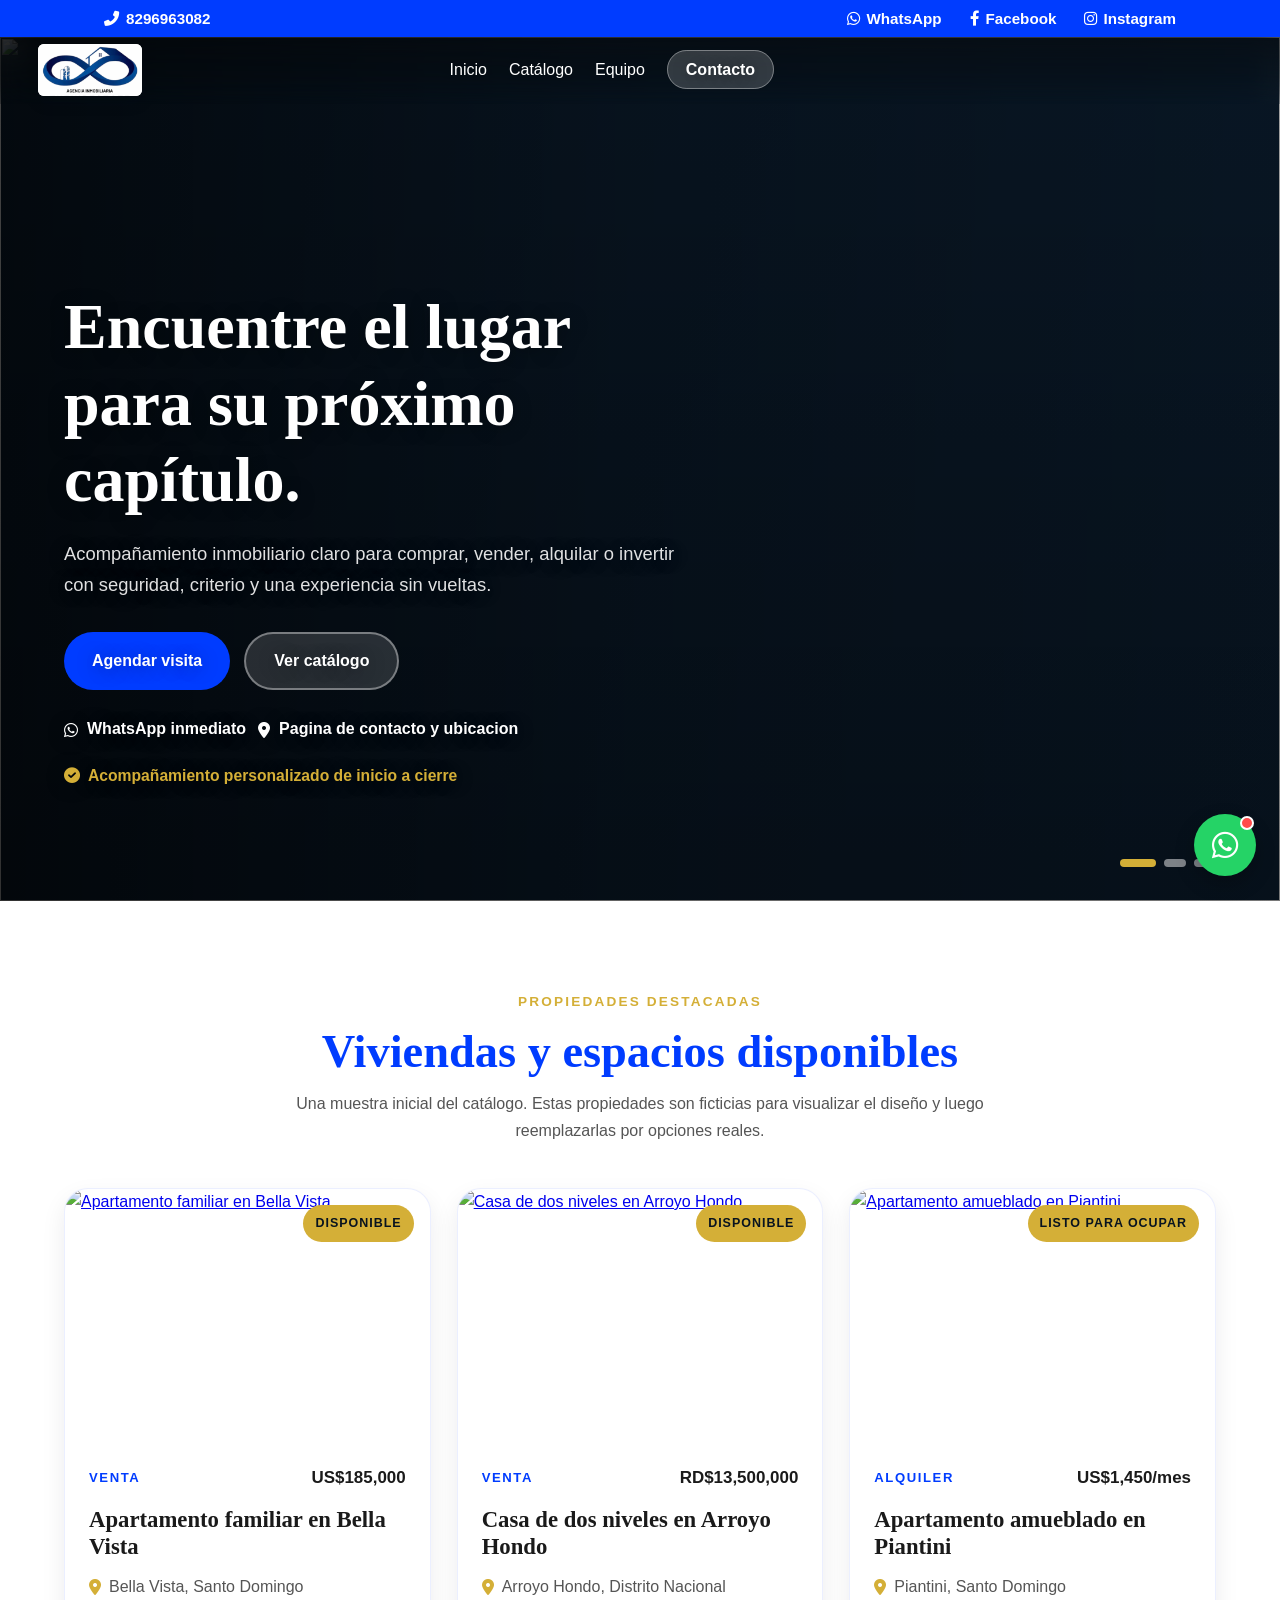
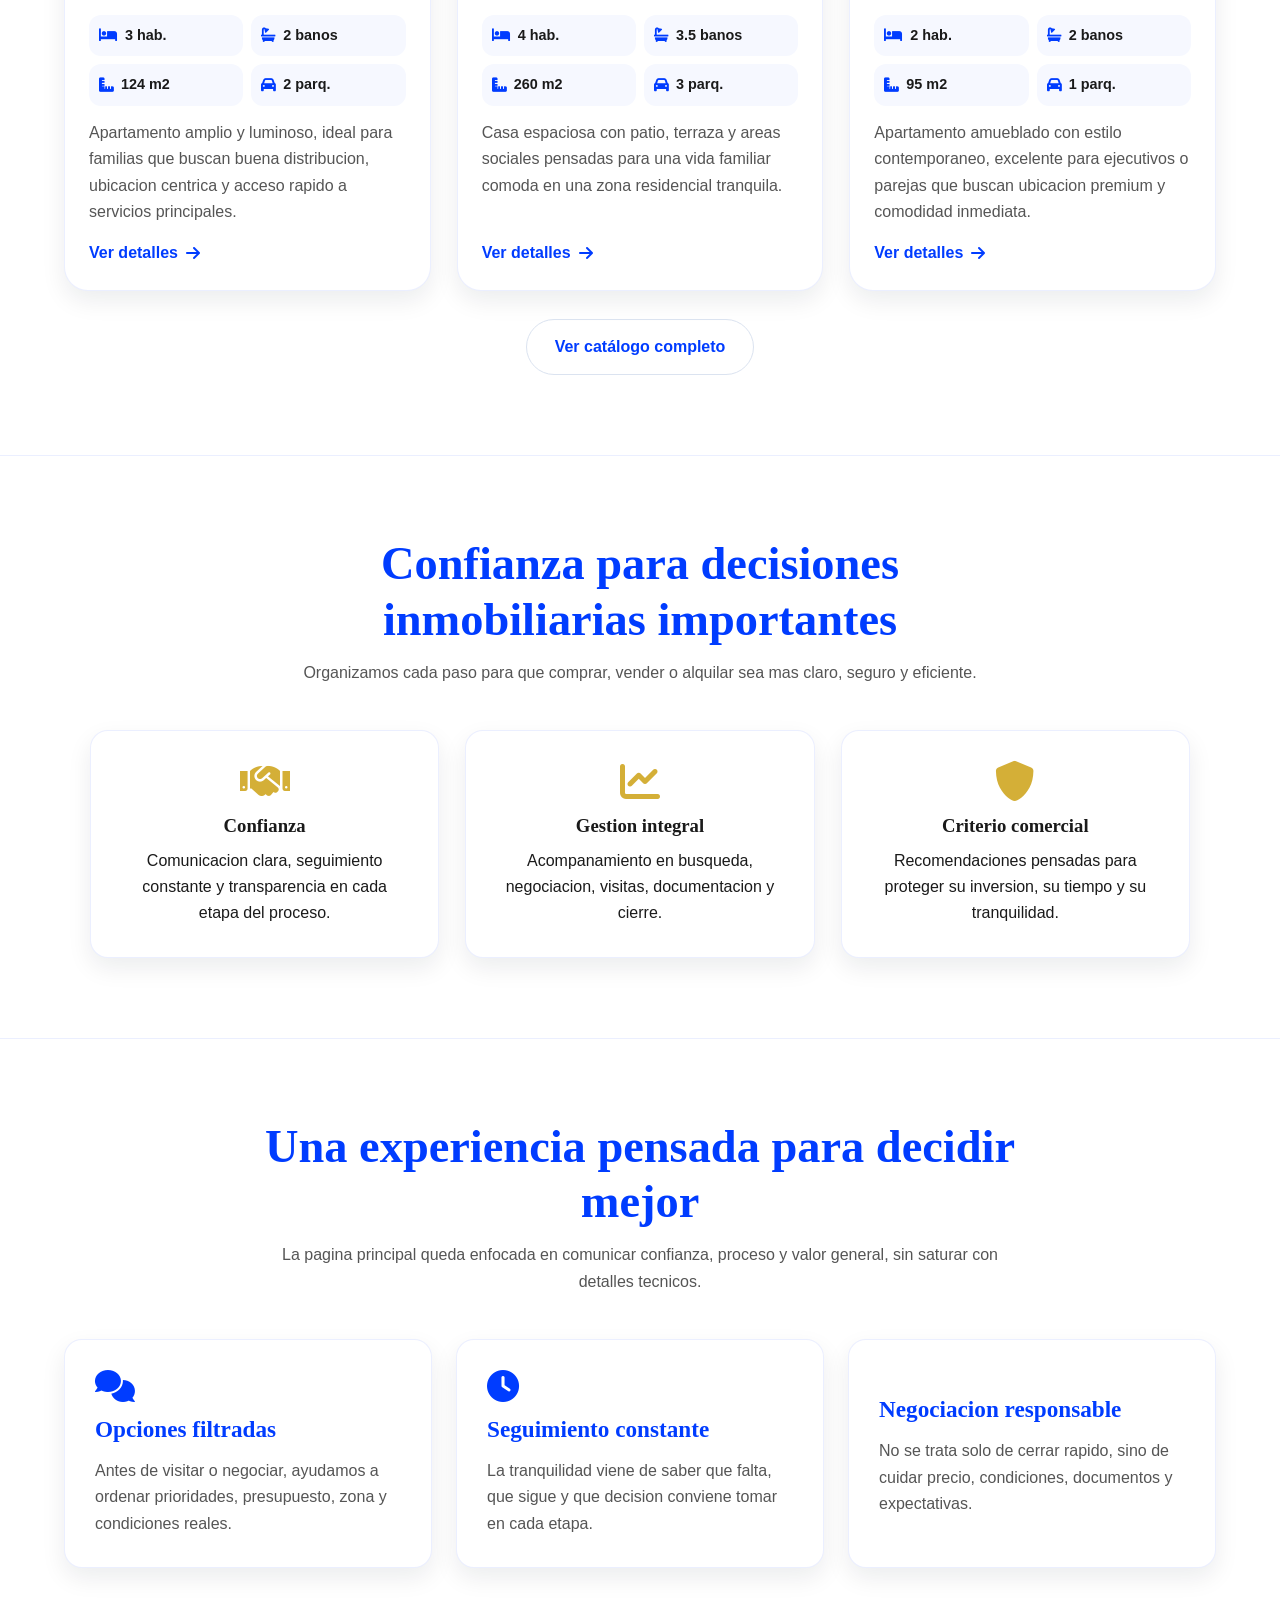
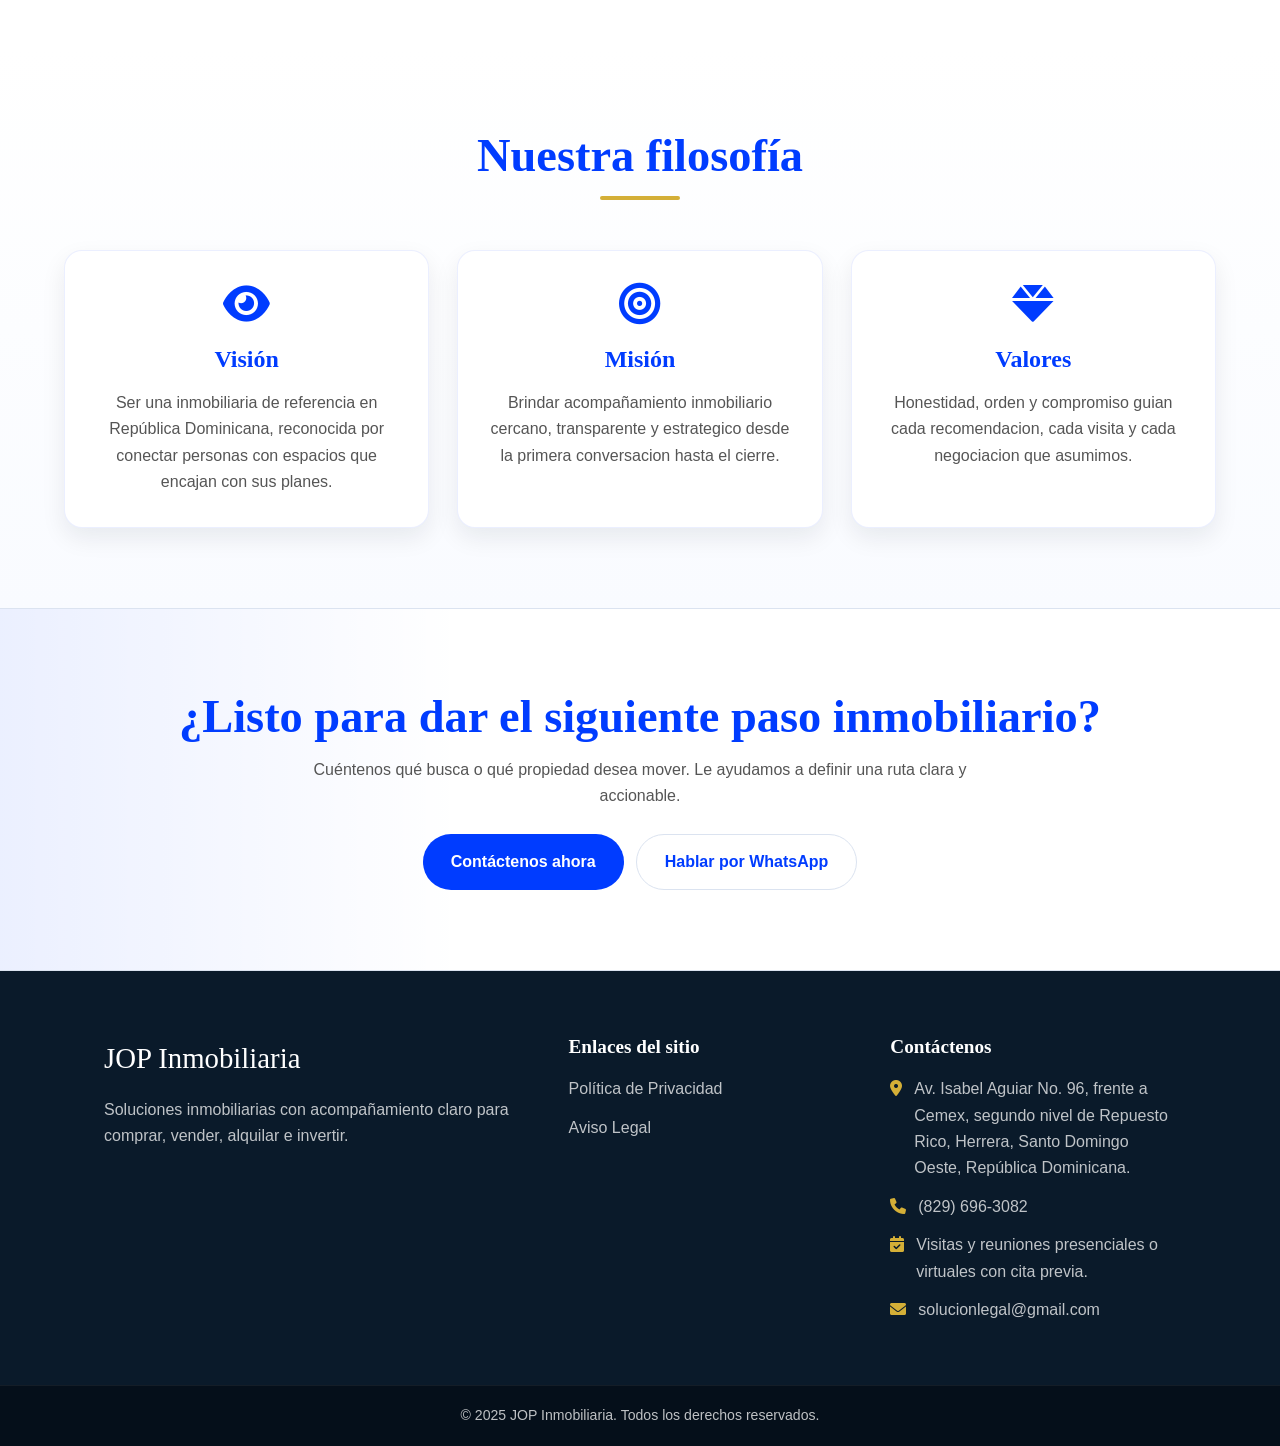
==== commit 7a5b0f68: "Colocar logo en encabezado" ====
--- a/index.html
+++ b/index.html
@@ -70,8 +70,8 @@
 
     <header class="site-header">
         <div class="header-shell">
-            <a href="index.html" class="brand-mark" aria-label="Ir al inicio de JOP Inmobiliaria">
-                <span class="nav-text-logo">JOP Inmobiliaria</span>
+            <a href="index.html" class="brand-mark" aria-label="Ir al inicio">
+                <img src="assets/images/logo-theinrestate-header.jpg" alt="THEINRESTATE Agencia Inmobiliaria" class="nav-logo" width="144" height="72">
             </a>
 
             <nav aria-label="Navegacion principal">
--- a/assets/css/style.css
+++ b/assets/css/style.css
@@ -217,11 +217,11 @@
     justify-content: flex-start;
     margin: 0 auto;
     max-width: none;
-    padding: 15px clamp(24px, 3vw, 40px);
+    padding: 8px clamp(24px, 3vw, 40px);
 }
 
 .site-header nav {
-    margin-left: clamp(140px, 18vw, 260px);
+    margin-left: clamp(170px, 24vw, 320px);
 }
 
 .brand-mark {
@@ -232,9 +232,11 @@
 .nav-logo {
     background: var(--bg-white);
     border-radius: 6px;
-    height: 48px;
-    padding: 2px;
-    width: auto;
+    box-shadow: 0 6px 18px rgba(10, 26, 42, 0.08);
+    height: 52px;
+    object-fit: contain;
+    padding: 0;
+    width: 104px;
 }
 
 .nav-text-logo {
